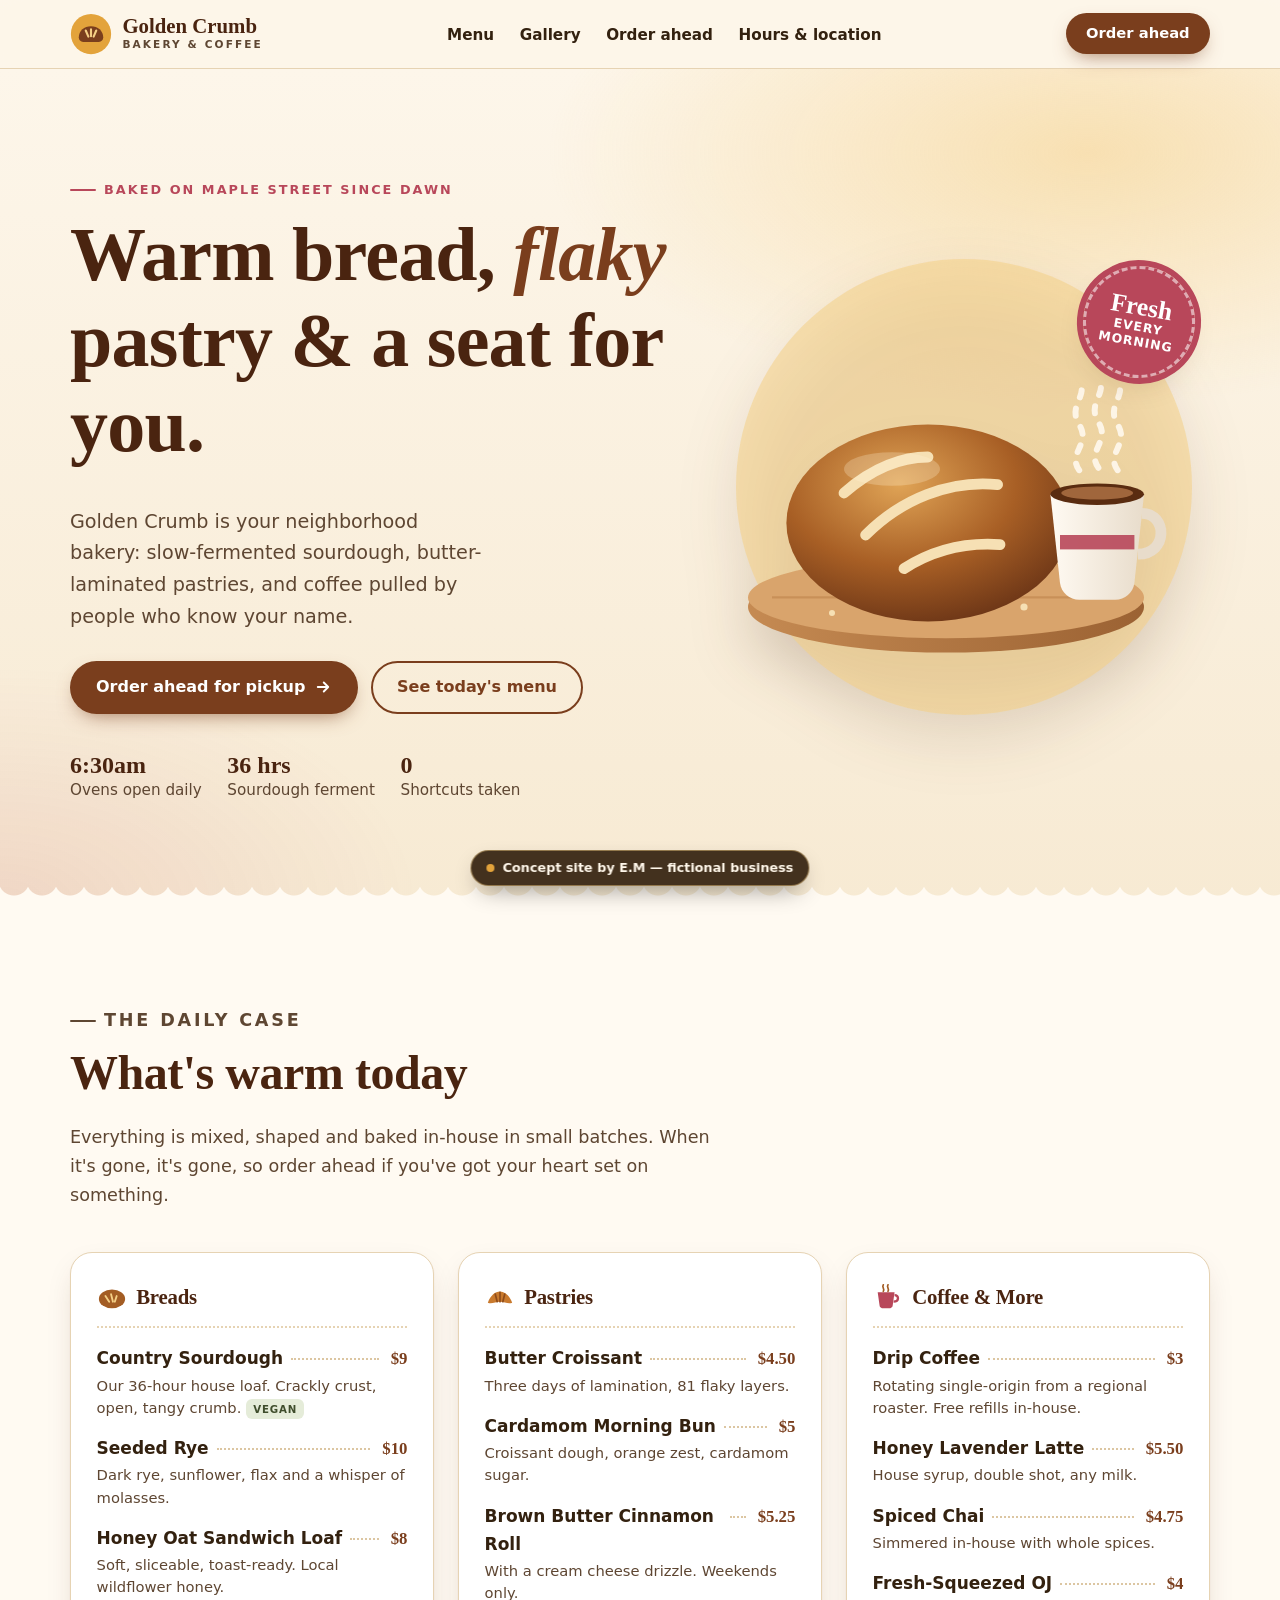
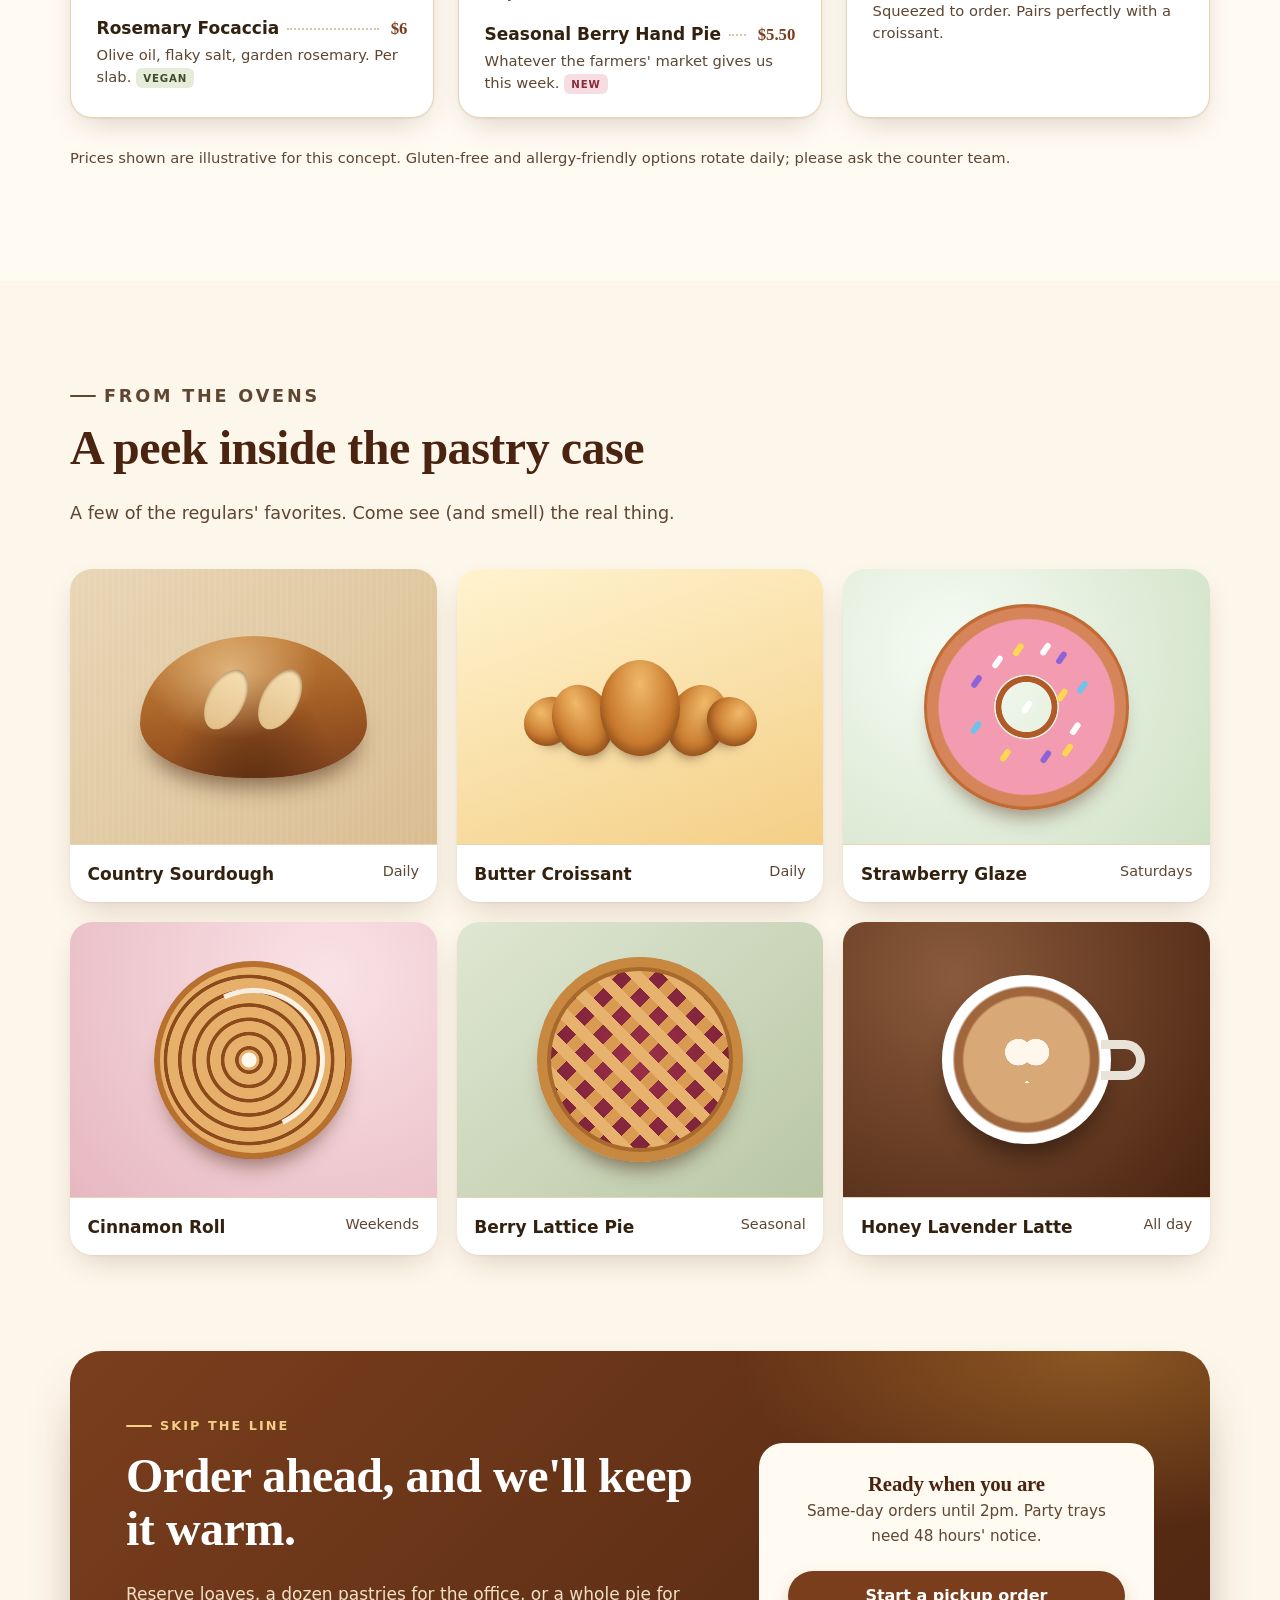
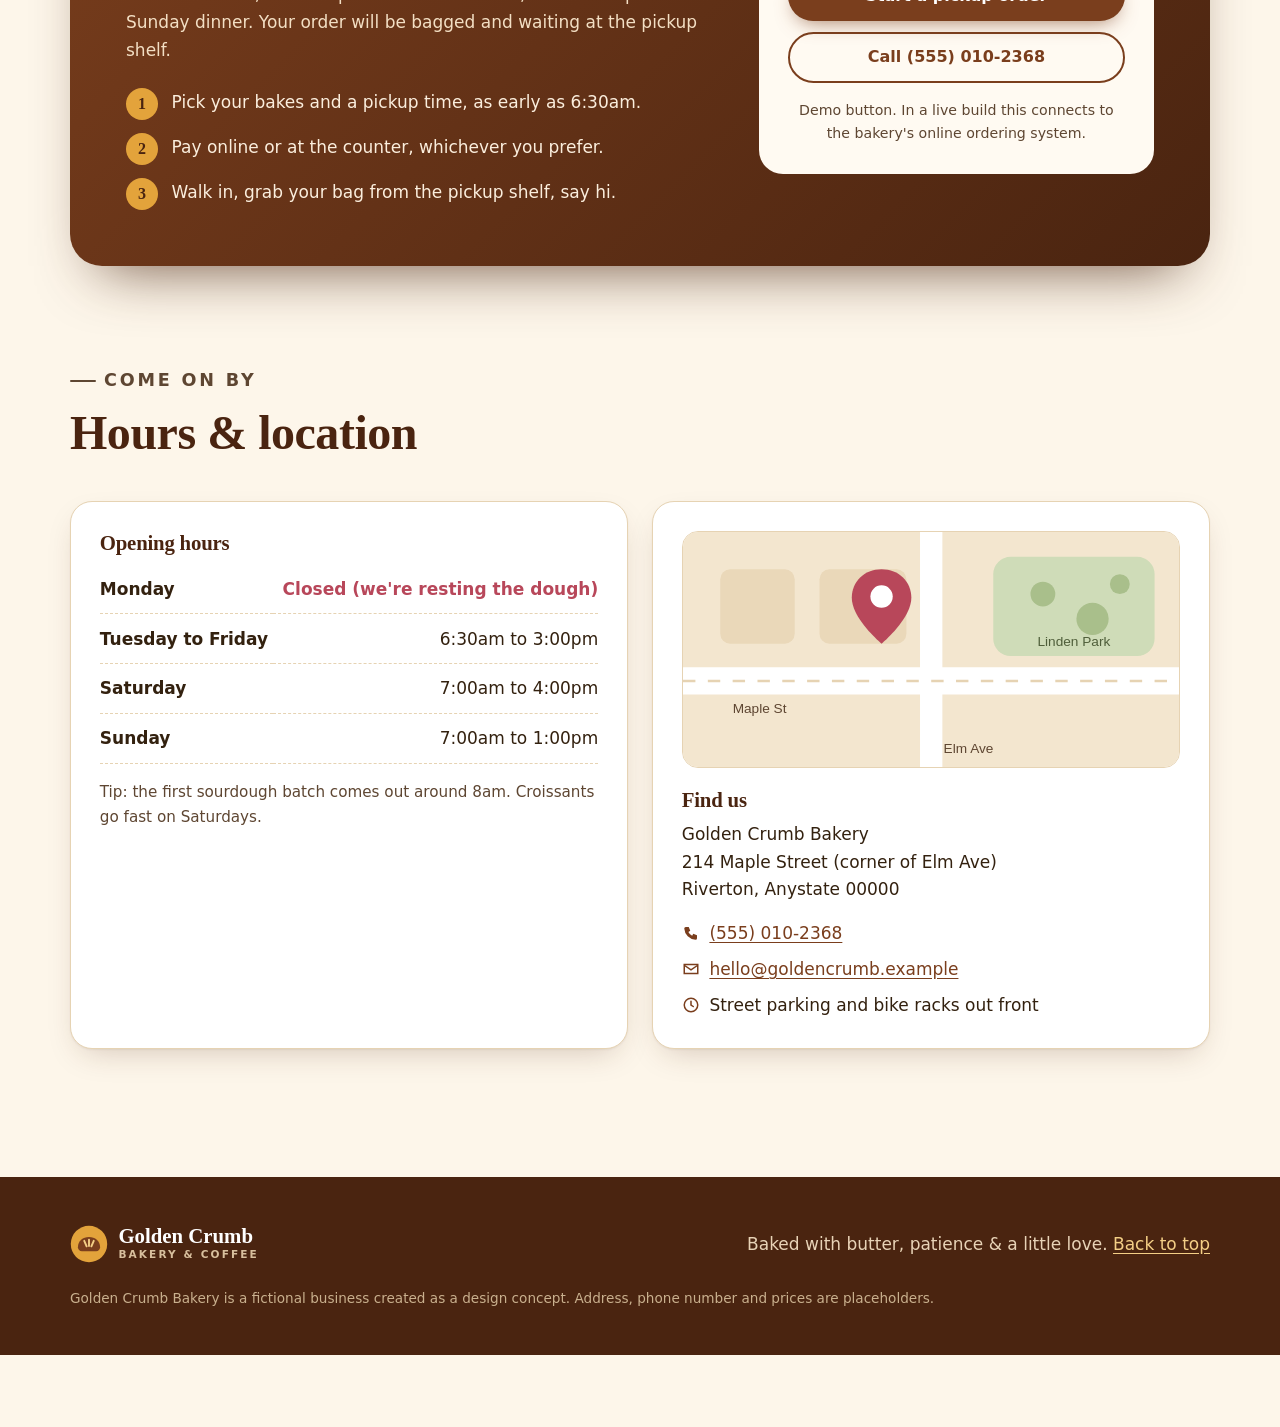
==== portfolio/bakery/index.html @ 1ac80064 "Launch E.M agency website with two concept demo sites Co-Authored-By: Claude Opus 5.5 <noreply@anthr" ====
<!doctype html>
<html lang="en">
<head>
<meta charset="utf-8">
<meta name="viewport" content="width=device-width, initial-scale=1">
<title>Golden Crumb Bakery | Neighborhood Bakery (Concept Site)</title>
<meta name="description" content="Golden Crumb Bakery: small-batch sourdough, flaky pastries and good coffee, baked fresh every morning. A concept site by E.M for a fictional business.">
<meta name="theme-color" content="#7a3e1d">
<style>
  :root {
    --cream: #fdf6ea;
    --cream-2: #f7ead3;
    --paper: #fffaf2;
    --crust: #7a3e1d;
    --crust-dark: #4a2410;
    --honey: #e3a33b;
    --honey-soft: #f4cf86;
    --berry: #b8475a;
    --sage: #6f7f5a;
    --ink: #33210f;
    --ink-soft: #5e4632;
    --line: #e6d3b3;
    --radius: 22px;
    --shadow: 0 1px 2px rgba(74,36,16,.06), 0 12px 32px -12px rgba(74,36,16,.25);
    --serif: "Iowan Old Style", "Palatino Linotype", Palatino, "Book Antiqua", Georgia, serif;
    --sans: ui-rounded, "Avenir Next", "Segoe UI", system-ui, -apple-system, Roboto, sans-serif;
  }
  *, *::before, *::after { box-sizing: border-box; }
  html { scroll-behavior: smooth; }
  @media (prefers-reduced-motion: reduce) {
    html { scroll-behavior: auto; }
    *, *::before, *::after { animation: none !important; transition: none !important; }
  }
  body {
    margin: 0;
    background: var(--cream);
    color: var(--ink);
    font: 400 1.0625rem/1.65 var(--sans);
    padding-bottom: 4.5rem; /* room for fixed concept badge */
    -webkit-font-smoothing: antialiased;
  }
  img, svg { display: block; max-width: 100%; }
  a { color: var(--crust); text-underline-offset: 3px; }
  a:hover { color: var(--crust-dark); }
  :focus-visible { outline: 3px solid var(--berry); outline-offset: 3px; border-radius: 6px; }
  h1, h2, h3 { font-family: var(--serif); color: var(--crust-dark); line-height: 1.12; margin: 0 0 .5em; letter-spacing: -.01em; }
  h1 { font-size: clamp(2.6rem, 6.5vw, 4.75rem); font-weight: 700; }
  h2 { font-size: clamp(2rem, 4.2vw, 3rem); font-weight: 700; }
  h3 { font-size: 1.3rem; }
  p { margin: 0 0 1em; }
  .wrap { width: min(1140px, 100% - 2.5rem); margin-inline: auto; }
  .eyebrow {
    display: inline-flex; align-items: center; gap: .5rem;
    font: 600 .8rem/1 var(--sans); letter-spacing: .16em; text-transform: uppercase;
    color: var(--berry); margin-bottom: 1rem;
  }
  .eyebrow::before { content: ""; width: 26px; height: 2px; background: currentColor; border-radius: 2px; }
  .skip {
    position: absolute; left: 1rem; top: -100px; z-index: 100;
    background: var(--crust-dark); color: #fff; padding: .7rem 1rem; border-radius: 10px;
  }
  .skip:focus { top: 1rem; color: #fff; }
  .visually-hidden { position: absolute !important; width: 1px; height: 1px; overflow: hidden; clip: rect(0 0 0 0); white-space: nowrap; }

  /* Buttons */
  .btn {
    display: inline-flex; align-items: center; gap: .55rem;
    padding: .95rem 1.5rem; border-radius: 999px;
    font: 700 1rem/1 var(--sans); text-decoration: none;
    border: 2px solid transparent; cursor: pointer;
    transition: transform .2s ease, box-shadow .2s ease, background .2s ease;
  }
  .btn-primary { background: var(--crust); color: #fff; box-shadow: 0 8px 20px -8px rgba(122,62,29,.7); }
  .btn-primary:hover { background: var(--crust-dark); color: #fff; transform: translateY(-2px); }
  .btn-ghost { border-color: var(--crust); color: var(--crust); background: transparent; }
  .btn-ghost:hover { background: var(--crust); color: #fff; }

  /* Header */
  .site-header {
    position: sticky; top: 0; z-index: 50;
    background: rgba(253,246,234,.88);
    backdrop-filter: saturate(1.4) blur(10px);
    -webkit-backdrop-filter: saturate(1.4) blur(10px);
    border-bottom: 1px solid var(--line);
  }
  .nav { display: flex; align-items: center; justify-content: space-between; gap: 1rem; padding-block: .8rem; }
  .brand { display: flex; align-items: center; gap: .65rem; text-decoration: none; color: var(--crust-dark); }
  .brand-name { font: 700 1.3rem/1 var(--serif); }
  .brand-name small { display: block; font: 600 .66rem/1.4 var(--sans); letter-spacing: .2em; text-transform: uppercase; color: var(--ink-soft); }
  .nav ul { display: flex; gap: 1.6rem; list-style: none; margin: 0; padding: 0; }
  .nav ul a { color: var(--ink); text-decoration: none; font-weight: 600; font-size: .95rem; }
  .nav ul a:hover { color: var(--berry); }
  .nav .btn { padding: .7rem 1.15rem; font-size: .92rem; }
  @media (max-width: 820px) { .nav ul { display: none; } }

  /* Hero */
  .hero {
    position: relative; overflow: hidden;
    background:
      radial-gradient(900px 420px at 85% 10%, rgba(244,207,134,.55), transparent 60%),
      radial-gradient(700px 400px at 0% 100%, rgba(184,71,90,.12), transparent 60%),
      linear-gradient(180deg, var(--cream) 0%, var(--cream-2) 100%);
  }
  .hero-grid { display: grid; grid-template-columns: 1.1fr .9fr; gap: 3rem; align-items: center; padding-block: clamp(3.5rem, 8vw, 6.5rem); }
  .hero h1 em { font-style: italic; color: var(--crust); }
  .lede { font-size: 1.2rem; color: var(--ink-soft); max-width: 34ch; }
  .hero-ctas { display: flex; flex-wrap: wrap; gap: .8rem; margin-top: 1.8rem; }
  .hero-facts { display: flex; flex-wrap: wrap; gap: 1.6rem; margin: 2.4rem 0 0; padding: 0; list-style: none; color: var(--ink-soft); font-size: .95rem; }
  .hero-facts strong { display: block; font: 700 1.5rem/1.1 var(--serif); color: var(--crust-dark); }
  .hero-art { position: relative; aspect-ratio: 1; max-width: 480px; justify-self: center; width: 100%; }
  .hero-art svg { width: 100%; height: auto; filter: drop-shadow(0 24px 30px rgba(74,36,16,.22)); }
  .steam path { stroke-dasharray: 6 10; animation: steam 3.5s linear infinite; }
  .steam path:nth-child(2) { animation-delay: -1.2s; }
  .steam path:nth-child(3) { animation-delay: -2.4s; }
  @keyframes steam { to { stroke-dashoffset: -64; } }
  .stamp {
    position: absolute; right: 2%; top: 4%;
    width: 112px; height: 112px; border-radius: 50%;
    background: var(--berry); color: #fff; display: grid; place-items: center; text-align: center;
    font: 700 .78rem/1.2 var(--sans); letter-spacing: .08em; text-transform: uppercase;
    transform: rotate(10deg); box-shadow: var(--shadow);
    border: 3px dashed rgba(255,255,255,.55); outline: 6px solid var(--berry);
  }
  .stamp b { display: block; font: 700 1.6rem/1 var(--serif); letter-spacing: 0; text-transform: none; }
  @media (max-width: 860px) {
    .hero-grid { grid-template-columns: 1fr; gap: 2rem; }
    .hero-art { max-width: 360px; order: -1; }
    .stamp { width: 92px; height: 92px; font-size: .68rem; }
  }

  /* Wave divider */
  .scallop {
    height: 22px;
    background: radial-gradient(circle at 14px -4px, transparent 15px, var(--paper) 16px) 0 0 / 28px 22px repeat-x;
    margin-top: -22px; position: relative;
  }

  section { scroll-margin-top: 80px; }
  .section { padding-block: clamp(3.5rem, 8vw, 6rem); }
  .section-head { max-width: 640px; margin-bottom: 2.6rem; }
  .section-head p { color: var(--ink-soft); font-size: 1.1rem; }

  /* Menu */
  .menu { background: var(--paper); }
  .menu-grid { display: grid; grid-template-columns: repeat(3, 1fr); gap: 1.5rem; }
  .menu-card {
    background: #fff; border: 1px solid var(--line); border-radius: var(--radius);
    padding: 1.8rem 1.6rem 1.4rem; box-shadow: var(--shadow); position: relative;
  }
  .menu-card h3 { display: flex; align-items: center; gap: .6rem; border-bottom: 2px dotted var(--line); padding-bottom: .9rem; margin-bottom: 1rem; }
  .menu-card h3 svg { flex: none; }
  .menu-list { list-style: none; margin: 0; padding: 0; display: grid; gap: .95rem; }
  .menu-item { display: grid; grid-template-columns: 1fr auto; column-gap: .75rem; align-items: baseline; }
  .menu-item .name { font-weight: 700; color: var(--ink); display: flex; align-items: baseline; gap: .5rem; }
  .menu-item .name::after { content: ""; flex: 1; border-bottom: 2px dotted #dcc6a2; transform: translateY(-4px); min-width: 1rem; }
  .menu-item .price { font: 700 1.05rem/1 var(--serif); color: var(--crust); }
  .menu-item .desc { grid-column: 1 / -1; color: var(--ink-soft); font-size: .92rem; line-height: 1.5; margin-top: .15rem; }
  .tag { display: inline-block; font: 700 .64rem/1 var(--sans); letter-spacing: .08em; text-transform: uppercase; padding: .3rem .45rem; border-radius: 6px; vertical-align: middle; }
  .tag-v { background: #e5ecd9; color: #3f4d2c; }
  .tag-new { background: #f7dde1; color: #8a2b3c; }
  .menu-note { margin-top: 1.8rem; color: var(--ink-soft); font-size: .92rem; }
  @media (max-width: 960px) { .menu-grid { grid-template-columns: 1fr 1fr; } }
  @media (max-width: 640px) { .menu-grid { grid-template-columns: 1fr; } }

  /* Gallery: CSS art tiles */
  .gallery-grid { display: grid; grid-template-columns: repeat(3, 1fr); gap: 1.25rem; margin: 0; padding: 0; list-style: none; }
  .tile { margin: 0; border-radius: var(--radius); overflow: hidden; box-shadow: var(--shadow); background: #fff; }
  .tile-art { aspect-ratio: 4 / 3; position: relative; display: grid; place-items: center; overflow: hidden; }
  .tile figcaption { padding: .9rem 1.1rem; font-weight: 700; display: flex; justify-content: space-between; gap: .5rem; border-top: 1px solid var(--line); }
  .tile figcaption span { font-weight: 400; color: var(--ink-soft); font-size: .9rem; }
  .tile:hover .tile-art > * { transform: scale(1.06) rotate(-2deg); }
  .tile-art > * { transition: transform .5s cubic-bezier(.2,.8,.2,1); }
  @media (max-width: 860px) { .gallery-grid { grid-template-columns: 1fr 1fr; } }
  @media (max-width: 520px) { .gallery-grid { grid-template-columns: 1fr; } }

  /* 1. Sourdough loaf */
  .bg-linen { background: repeating-linear-gradient(90deg, rgba(255,255,255,.05) 0 2px, transparent 2px 6px), linear-gradient(135deg, #e9d6b6, #d9bd91); }
  .loaf {
    width: 62%; aspect-ratio: 1.6; border-radius: 50% 50% 46% 46% / 62% 62% 38% 38%;
    background:
      radial-gradient(ellipse at 40% 25%, rgba(255,230,180,.55), transparent 45%),
      radial-gradient(ellipse at 50% 120%, #5a2c10 0%, transparent 55%),
      linear-gradient(170deg, #c98840 0%, #a35d24 55%, #7a3e1d 100%);
    position: relative; box-shadow: 0 18px 22px -10px rgba(60,28,8,.55);
  }
  .loaf::before, .loaf::after {
    content: ""; position: absolute; top: 22%; height: 46%; width: 16%;
    border-radius: 50%;
    background: linear-gradient(180deg, #f5dfb2, #e3c08a);
    transform: rotate(28deg); box-shadow: inset 0 2px 3px rgba(90,44,16,.45);
  }
  .loaf::before { left: 30%; }
  .loaf::after { left: 54%; }

  /* 2. Glazed donut */
  .bg-mint { background: radial-gradient(circle at 30% 30%, #f6fbf3, #cfe1c5); }
  .donut {
    width: 56%; aspect-ratio: 1; border-radius: 50%; position: relative;
    background:
      radial-gradient(circle, transparent 0 17%, #b05a28 17.5% 21%, transparent 21.5%),
      radial-gradient(circle, transparent 0 22%, #f29bb1 22.5% 60%, #d6855a 61% 68%, #c06a34 69%);
    box-shadow: 0 16px 20px -10px rgba(80,40,20,.5);
  }
  .donut::before { /* sprinkles */
    content: ""; position: absolute; left: 50%; top: 50%; width: 6px; height: 14px; border-radius: 4px; background: #fff;
    box-shadow:
      -40px -42px 0 #ffd84d, 34px -48px 0 #6fc3e8, 52px -10px 0 #fff, 44px 30px 0 #8c63d9,
      10px 52px 0 #ffd84d, -30px 46px 0 #6fc3e8, -56px 8px 0 #8c63d9, -50px -20px 0 #fff,
      0 -60px 0 #8c63d9, 22px -30px 0 #ffd84d, -18px -58px 0 #fff, 58px 12px 0 #ffd84d;
    transform: translate(-50%, -50%) rotate(35deg);
  }

  /* 3. Croissant */
  .bg-butter { background: linear-gradient(160deg, #fff3cf, #f4cf86); }
  .croissant { width: 64%; aspect-ratio: 2; position: relative; }
  .croissant i {
    position: absolute; bottom: 8%; border-radius: 50%;
    background: radial-gradient(ellipse at 50% 25%, #f0b968, #c97a2e 60%, #8f4c1a);
    box-shadow: inset 0 -6px 8px rgba(90,44,16,.35), 0 10px 12px -8px rgba(60,28,8,.5);
  }
  .croissant i:nth-child(1) { left: 0;   width: 22%; height: 40%; transform: rotate(-40deg); bottom: 18%; }
  .croissant i:nth-child(2) { left: 13%; width: 25%; height: 62%; transform: rotate(-22deg); }
  .croissant i:nth-child(3) { left: 33%; width: 34%; height: 82%; z-index: 2; }
  .croissant i:nth-child(4) { right: 13%; width: 25%; height: 62%; transform: rotate(22deg); }
  .croissant i:nth-child(5) { right: 0;  width: 22%; height: 40%; transform: rotate(40deg); bottom: 18%; }

  /* 4. Cinnamon roll */
  .bg-berry { background: radial-gradient(circle at 70% 20%, #f9e2e6, #e7b7c0); }
  .roll {
    width: 54%; aspect-ratio: 1; border-radius: 50%;
    background:
      radial-gradient(circle at 48% 50%, #fff7ea 0 5%, transparent 5.5%),
      repeating-radial-gradient(circle at 48% 50%, #e7b06a 0 7%, #8b4a1c 7.5% 9.5%, #e7b06a 10%),
      #e7b06a;
    box-shadow: inset 0 0 0 6px #b8702f, 0 16px 20px -10px rgba(80,40,20,.55);
    position: relative;
  }
  .roll::after { /* icing drizzle */
    content: ""; position: absolute; inset: 14%; border-radius: 50%;
    border: 5px solid rgba(255,250,240,.92); border-left-color: transparent; border-bottom-color: transparent;
    transform: rotate(20deg);
  }

  /* 5. Berry hand pie with lattice */
  .bg-sage { background: linear-gradient(140deg, #dfe6d2, #b9c7a5); }
  .pie {
    width: 56%; aspect-ratio: 1; border-radius: 50%;
    background:
      repeating-linear-gradient(45deg, transparent 0 14px, #e6b26e 14px 26px),
      repeating-linear-gradient(-45deg, transparent 0 14px, #d99a52 14px 26px),
      radial-gradient(circle, #9c2f48, #6e1d33);
    box-shadow: inset 0 0 0 10px #c98840, inset 0 0 0 14px #a86a2c, 0 16px 20px -10px rgba(60,30,10,.55);
  }

  /* 6. Latte */
  .bg-cocoa { background: radial-gradient(circle at 30% 20%, #8a5a3c, #4a2410); }
  .latte {
    width: 46%; aspect-ratio: 1; border-radius: 50%; position: relative;
    background: radial-gradient(circle, #d9a877 0 52%, #a0663c 54% 60%, #fff 62% 74%, #e9e2d8 76% 100%);
    box-shadow: 0 18px 24px -8px rgba(0,0,0,.45);
  }
  .latte::before { /* heart art */
    content: ""; position: absolute; left: 50%; top: 50%; width: 26%; aspect-ratio: 1;
    background:
      radial-gradient(circle at 30% 30%, #fff7ec 0 30%, transparent 31%),
      radial-gradient(circle at 70% 30%, #fff7ec 0 30%, transparent 31%),
      conic-gradient(from 135deg at 50% 95%, #fff7ec 0 90deg, transparent 0);
    transform: translate(-50%, -48%);
  }
  .latte::after { /* handle */
    content: ""; position: absolute; right: -20%; top: 38%; width: 26%; height: 24%;
    border: 9px solid #e9e2d8; border-left: 0; border-radius: 0 40px 40px 0;
  }

  /* Order CTA */
  .order {
    background:
      radial-gradient(600px 300px at 90% 0%, rgba(227,163,59,.35), transparent 60%),
      linear-gradient(135deg, var(--crust) 0%, var(--crust-dark) 100%);
    color: #fbeedd;
    border-radius: 32px; padding: clamp(2rem, 5vw, 3.5rem);
    display: grid; grid-template-columns: 1.2fr .8fr; gap: 2.5rem; align-items: center;
    box-shadow: 0 30px 60px -30px rgba(74,36,16,.8);
    position: relative; overflow: hidden;
  }
  .order h2 { color: #fff; }
  .order p { color: #f3dfc4; }
  .order .eyebrow { color: var(--honey-soft); }
  .steps { list-style: none; counter-reset: s; padding: 0; margin: 1.5rem 0 0; display: grid; gap: .8rem; }
  .steps li { counter-increment: s; display: flex; gap: .85rem; align-items: flex-start; }
  .steps li::before {
    content: counter(s); flex: none; width: 2rem; height: 2rem; border-radius: 50%;
    background: var(--honey); color: var(--crust-dark); font: 700 1rem/2rem var(--serif); text-align: center;
  }
  .order-card { background: var(--paper); color: var(--ink); border-radius: 24px; padding: 1.8rem; text-align: center; }
  .order-card h3 { margin-bottom: .25rem; }
  .order-card p { color: var(--ink-soft); font-size: .95rem; }
  .order-card .btn { width: 100%; justify-content: center; margin-top: .4rem; }
  .order-card .btn + .btn { margin-top: .7rem; }
  .order-card small { display: block; margin-top: 1rem; color: var(--ink-soft); }
  @media (max-width: 820px) { .order { grid-template-columns: 1fr; } }

  /* Visit */
  .visit-grid { display: grid; grid-template-columns: 1fr 1fr; gap: 1.5rem; }
  .card { background: #fff; border: 1px solid var(--line); border-radius: var(--radius); padding: 1.8rem; box-shadow: var(--shadow); }
  .hours { width: 100%; border-collapse: collapse; }
  .hours th, .hours td { text-align: left; padding: .65rem 0; border-bottom: 1px dashed var(--line); }
  .hours td { text-align: right; font-variant-numeric: tabular-nums; }
  .hours th { font-weight: 600; }
  .hours tr.closed td { color: var(--berry); font-weight: 700; }
  .map { border-radius: 16px; overflow: hidden; margin-bottom: 1.2rem; border: 1px solid var(--line); }
  address { font-style: normal; line-height: 1.6; }
  .contact-list { list-style: none; padding: 0; margin: 1rem 0 0; display: grid; gap: .5rem; }
  .contact-list li { display: flex; gap: .6rem; align-items: center; }
  @media (max-width: 760px) { .visit-grid { grid-template-columns: 1fr; } }

  /* Footer */
  .site-footer { background: var(--crust-dark); color: #e8d3b7; padding-block: 3rem 2rem; margin-top: 2rem; }
  .site-footer a { color: var(--honey-soft); }
  .footer-grid { display: flex; flex-wrap: wrap; justify-content: space-between; gap: 1.5rem; align-items: center; }
  .site-footer .brand { color: #fff; }
  .site-footer .brand-name small { color: #d8bf9d; }
  .fine { font-size: .85rem; color: #c9b08e; margin-top: 1.5rem; }

  /* Concept badge (fixed) */
  .concept-badge {
    position: fixed; z-index: 90; left: 50%; bottom: 14px; transform: translateX(-50%);
    display: inline-flex; align-items: center; gap: .5rem;
    max-width: calc(100% - 24px);
    padding: .55rem .95rem; border-radius: 999px;
    background: rgba(51,33,15,.92); color: #fff7ea; text-decoration: none;
    font: 600 .8rem/1.3 var(--sans); box-shadow: 0 10px 24px -8px rgba(0,0,0,.45);
    border: 1px solid rgba(244,207,134,.45);
    -webkit-backdrop-filter: blur(6px); backdrop-filter: blur(6px);
  }
  .concept-badge:hover { background: var(--crust-dark); color: #fff; }
  .concept-badge:focus-visible { outline-color: var(--crust-dark); }
  .site-footer :focus-visible { outline-color: var(--honey); }
  .concept-badge .dot { width: 8px; height: 8px; border-radius: 50%; background: var(--honey); flex: none; }
</style>
</head>
<body>
<a class="skip" href="#main">Skip to main content</a>

<header class="site-header">
  <nav class="wrap nav" aria-label="Primary">
    <a class="brand" href="#top" aria-label="Golden Crumb Bakery, home">
      <svg width="42" height="42" viewBox="0 0 48 48" aria-hidden="true">
        <circle cx="24" cy="24" r="23" fill="#e3a33b"/>
        <path d="M10 28c0-8 6.3-13 14-13s14 5 14 13c0 2.8-2.2 5-5 5H15c-2.8 0-5-2.2-5-5z" fill="#7a3e1d"/>
        <path d="M18 20l3 7M24 18.5v8M30 20l-3 7" stroke="#f4cf86" stroke-width="2.4" stroke-linecap="round"/>
      </svg>
      <span class="brand-name">Golden Crumb<small>Bakery &amp; Coffee</small></span>
    </a>
    <ul>
      <li><a href="#menu">Menu</a></li>
      <li><a href="#gallery">Gallery</a></li>
      <li><a href="#order">Order ahead</a></li>
      <li><a href="#visit">Hours &amp; location</a></li>
    </ul>
    <a class="btn btn-primary" href="#order">Order ahead</a>
  </nav>
</header>

<main id="main">
  <section class="hero" id="top" aria-labelledby="hero-title">
    <div class="wrap hero-grid">
      <div>
        <p class="eyebrow">Baked on Maple Street since dawn</p>
        <h1 id="hero-title">Warm bread, <em>flaky</em> pastry &amp; a seat for you.</h1>
        <p class="lede">Golden Crumb is your neighborhood bakery: slow-fermented sourdough, butter-laminated pastries, and coffee pulled by people who know your name.</p>
        <div class="hero-ctas">
          <a class="btn btn-primary" href="#order">
            Order ahead for pickup
            <svg width="18" height="18" viewBox="0 0 24 24" aria-hidden="true"><path d="M5 12h14M13 6l6 6-6 6" fill="none" stroke="currentColor" stroke-width="2.5" stroke-linecap="round" stroke-linejoin="round"/></svg>
          </a>
          <a class="btn btn-ghost" href="#menu">See today's menu</a>
        </div>
        <ul class="hero-facts">
          <li><strong>6:30am</strong>Ovens open daily</li>
          <li><strong>36 hrs</strong>Sourdough ferment</li>
          <li><strong>0</strong>Shortcuts taken</li>
        </ul>
      </div>
      <div class="hero-art">
        <svg viewBox="0 0 400 400" role="img" aria-labelledby="hero-art-title">
          <title id="hero-art-title">Illustration of a round sourdough loaf on a wooden board beside a steaming cup of coffee</title>
          <defs>
            <radialGradient id="crust" cx="40%" cy="30%" r="75%">
              <stop offset="0" stop-color="#e0a456"/>
              <stop offset=".55" stop-color="#a85f25"/>
              <stop offset="1" stop-color="#6a3416"/>
            </radialGradient>
            <linearGradient id="board" x1="0" x2="1">
              <stop offset="0" stop-color="#c58a52"/>
              <stop offset="1" stop-color="#9b6233"/>
            </linearGradient>
            <linearGradient id="cup" x1="0" x2="1">
              <stop offset="0" stop-color="#fffaf2"/>
              <stop offset="1" stop-color="#e8dccb"/>
            </linearGradient>
          </defs>
          <circle cx="200" cy="200" r="190" fill="#f4cf86" opacity=".55"/>
          <ellipse cx="185" cy="300" rx="165" ry="38" fill="url(#board)"/>
          <ellipse cx="185" cy="292" rx="165" ry="34" fill="#d9a46c"/>
          <path d="M40 292h290" stroke="#b97d45" stroke-width="2" opacity=".5"/>
          <ellipse cx="170" cy="230" rx="118" ry="82" fill="url(#crust)"/>
          <path d="M100 205c25-22 50-30 70-30M118 240c30-30 70-46 110-42M150 268c25-16 52-22 80-20" stroke="#f6e0b4" stroke-width="9" stroke-linecap="round" fill="none"/>
          <ellipse cx="140" cy="185" rx="40" ry="14" fill="#fff2d6" opacity=".25"/>
          <circle cx="250" cy="300" r="3" fill="#f6e0b4"/><circle cx="90" cy="305" r="2.5" fill="#f6e0b4"/><circle cx="300" cy="290" r="2" fill="#f6e0b4"/>
          <g transform="translate(272 196)">
            <path d="M0 10h78l-8 74c-1 8-8 14-16 14H24c-8 0-15-6-16-14z" fill="url(#cup)"/>
            <path d="M76 26c22 0 22 34 -3 34" stroke="#e8dccb" stroke-width="9" fill="none"/>
            <ellipse cx="39" cy="10" rx="39" ry="9" fill="#5a2c10"/>
            <ellipse cx="39" cy="9" rx="30" ry="5.5" fill="#a0663c"/>
            <rect x="8" y="44" width="62" height="12" fill="#b8475a" opacity=".9"/>
          </g>
          <g class="steam" stroke="#fffaf2" stroke-width="5" stroke-linecap="round" fill="none" opacity=".85">
            <path d="M296 186c-10-14 10-22 0-38s8-24 0-36"/>
            <path d="M312 184c-10-14 10-22 0-38s8-24 0-36"/>
            <path d="M328 186c-10-14 10-22 0-38s8-24 0-36"/>
          </g>
        </svg>
        <div class="stamp" aria-hidden="true"><span><b>Fresh</b>every<br>morning</span></div>
      </div>
    </div>
  </section>
  <div class="scallop" aria-hidden="true"></div>

  <section class="menu section" id="menu" aria-labelledby="menu-title">
    <div class="wrap">
      <div class="section-head">
        <p class="eyebrow">The daily case</p>
        <h2 id="menu-title">What's warm today</h2>
        <p>Everything is mixed, shaped and baked in-house in small batches. When it's gone, it's gone, so order ahead if you've got your heart set on something.</p>
      </div>
      <div class="menu-grid">
        <article class="menu-card" aria-labelledby="m-bread">
          <h3 id="m-bread">
            <svg width="30" height="30" viewBox="0 0 32 32" aria-hidden="true"><ellipse cx="16" cy="18" rx="14" ry="10" fill="#a35d24"/><path d="M9 15l4 6M15 13l2 8M21 15l-2 6" stroke="#f4cf86" stroke-width="2" stroke-linecap="round"/></svg>
            Breads
          </h3>
          <ul class="menu-list">
            <li class="menu-item"><span class="name">Country Sourdough</span><span class="price">$9</span><span class="desc">Our 36-hour house loaf. Crackly crust, open, tangy crumb. <span class="tag tag-v">Vegan</span></span></li>
            <li class="menu-item"><span class="name">Seeded Rye</span><span class="price">$10</span><span class="desc">Dark rye, sunflower, flax and a whisper of molasses.</span></li>
            <li class="menu-item"><span class="name">Honey Oat Sandwich Loaf</span><span class="price">$8</span><span class="desc">Soft, sliceable, toast-ready. Local wildflower honey.</span></li>
            <li class="menu-item"><span class="name">Rosemary Focaccia</span><span class="price">$6</span><span class="desc">Olive oil, flaky salt, garden rosemary. Per slab. <span class="tag tag-v">Vegan</span></span></li>
          </ul>
        </article>
        <article class="menu-card" aria-labelledby="m-pastry">
          <h3 id="m-pastry">
            <svg width="30" height="30" viewBox="0 0 32 32" aria-hidden="true"><path d="M3 22c3-8 8-12 13-12s10 4 13 12c-4 2-8-1-13-1S7 24 3 22z" fill="#c97a2e"/><path d="M11 13l2 8M16 11v10M21 13l-2 8" stroke="#8f4c1a" stroke-width="1.8" stroke-linecap="round"/></svg>
            Pastries
          </h3>
          <ul class="menu-list">
            <li class="menu-item"><span class="name">Butter Croissant</span><span class="price">$4.50</span><span class="desc">Three days of lamination, 81 flaky layers.</span></li>
            <li class="menu-item"><span class="name">Cardamom Morning Bun</span><span class="price">$5</span><span class="desc">Croissant dough, orange zest, cardamom sugar.</span></li>
            <li class="menu-item"><span class="name">Brown Butter Cinnamon Roll</span><span class="price">$5.25</span><span class="desc">With a cream cheese drizzle. Weekends only.</span></li>
            <li class="menu-item"><span class="name">Seasonal Berry Hand Pie</span><span class="price">$5.50</span><span class="desc">Whatever the farmers' market gives us this week. <span class="tag tag-new">New</span></span></li>
          </ul>
        </article>
        <article class="menu-card" aria-labelledby="m-coffee">
          <h3 id="m-coffee">
            <svg width="30" height="30" viewBox="0 0 32 32" aria-hidden="true"><path d="M5 11h18l-2 14c0 2-2 3-4 3h-6c-2 0-4-1-4-3z" fill="#b8475a"/><path d="M23 14c5 0 5 7-1 7" stroke="#b8475a" stroke-width="2.5" fill="none"/><path d="M11 3c-2 3 2 4 0 7M16 3c-2 3 2 4 0 7" stroke="#a35d24" stroke-width="1.8" fill="none" stroke-linecap="round"/></svg>
            Coffee &amp; More
          </h3>
          <ul class="menu-list">
            <li class="menu-item"><span class="name">Drip Coffee</span><span class="price">$3</span><span class="desc">Rotating single-origin from a regional roaster. Free refills in-house.</span></li>
            <li class="menu-item"><span class="name">Honey Lavender Latte</span><span class="price">$5.50</span><span class="desc">House syrup, double shot, any milk.</span></li>
            <li class="menu-item"><span class="name">Spiced Chai</span><span class="price">$4.75</span><span class="desc">Simmered in-house with whole spices.</span></li>
            <li class="menu-item"><span class="name">Fresh-Squeezed OJ</span><span class="price">$4</span><span class="desc">Squeezed to order. Pairs perfectly with a croissant.</span></li>
          </ul>
        </article>
      </div>
      <p class="menu-note">Prices shown are illustrative for this concept. Gluten-free and allergy-friendly options rotate daily; please ask the counter team.</p>
    </div>
  </section>

  <section class="section" id="gallery" aria-labelledby="gallery-title">
    <div class="wrap">
      <div class="section-head">
        <p class="eyebrow">From the ovens</p>
        <h2 id="gallery-title">A peek inside the pastry case</h2>
        <p>A few of the regulars' favorites. Come see (and smell) the real thing.</p>
      </div>
      <ul class="gallery-grid">
        <li><figure class="tile"><div class="tile-art bg-linen" role="img" aria-label="Illustration of a scored sourdough loaf"><div class="loaf"></div></div><figcaption>Country Sourdough <span>Daily</span></figcaption></figure></li>
        <li><figure class="tile"><div class="tile-art bg-butter" role="img" aria-label="Illustration of a golden croissant"><div class="croissant"><i></i><i></i><i></i><i></i><i></i></div></div><figcaption>Butter Croissant <span>Daily</span></figcaption></figure></li>
        <li><figure class="tile"><div class="tile-art bg-mint" role="img" aria-label="Illustration of a pink glazed donut with sprinkles"><div class="donut"></div></div><figcaption>Strawberry Glaze <span>Saturdays</span></figcaption></figure></li>
        <li><figure class="tile"><div class="tile-art bg-berry" role="img" aria-label="Illustration of a cinnamon roll with icing drizzle"><div class="roll"></div></div><figcaption>Cinnamon Roll <span>Weekends</span></figcaption></figure></li>
        <li><figure class="tile"><div class="tile-art bg-sage" role="img" aria-label="Illustration of a lattice-topped berry pie"><div class="pie"></div></div><figcaption>Berry Lattice Pie <span>Seasonal</span></figcaption></figure></li>
        <li><figure class="tile"><div class="tile-art bg-cocoa" role="img" aria-label="Illustration of a latte with heart-shaped foam art, seen from above"><div class="latte"></div></div><figcaption>Honey Lavender Latte <span>All day</span></figcaption></figure></li>
      </ul>
    </div>
  </section>

  <section class="section" id="order" aria-labelledby="order-title" style="padding-top:0">
    <div class="wrap">
      <div class="order">
        <div>
          <p class="eyebrow">Skip the line</p>
          <h2 id="order-title">Order ahead, and we'll keep it warm.</h2>
          <p>Reserve loaves, a dozen pastries for the office, or a whole pie for Sunday dinner. Your order will be bagged and waiting at the pickup shelf.</p>
          <ol class="steps">
            <li>Pick your bakes and a pickup time, as early as 6:30am.</li>
            <li>Pay online or at the counter, whichever you prefer.</li>
            <li>Walk in, grab your bag from the pickup shelf, say hi.</li>
          </ol>
        </div>
        <div class="order-card">
          <h3>Ready when you are</h3>
          <p>Same-day orders until 2pm. Party trays need 48 hours' notice.</p>
          <a class="btn btn-primary" href="#order" aria-describedby="order-demo-note">Start a pickup order</a>
          <a class="btn btn-ghost" href="tel:+15550102368">Call (555) 010-2368</a>
          <small id="order-demo-note">Demo button. In a live build this connects to the bakery's online ordering system.</small>
        </div>
      </div>
    </div>
  </section>

  <section class="section" id="visit" aria-labelledby="visit-title" style="padding-top:0">
    <div class="wrap">
      <div class="section-head">
        <p class="eyebrow">Come on by</p>
        <h2 id="visit-title">Hours &amp; location</h2>
      </div>
      <div class="visit-grid">
        <div class="card">
          <h3>Opening hours</h3>
          <table class="hours">
            <caption class="visually-hidden">Weekly opening hours</caption>
            <tbody>
              <tr class="closed"><th scope="row">Monday</th><td>Closed (we're resting the dough)</td></tr>
              <tr><th scope="row">Tuesday to Friday</th><td>6:30am to 3:00pm</td></tr>
              <tr><th scope="row">Saturday</th><td>7:00am to 4:00pm</td></tr>
              <tr><th scope="row">Sunday</th><td>7:00am to 1:00pm</td></tr>
            </tbody>
          </table>
          <p style="margin-top:1rem;color:var(--ink-soft);font-size:.95rem">Tip: the first sourdough batch comes out around 8am. Croissants go fast on Saturdays.</p>
        </div>
        <div class="card">
          <div class="map">
            <svg viewBox="0 0 400 190" role="img" aria-labelledby="map-title">
              <title id="map-title">Simplified map: Golden Crumb Bakery sits on Maple Street at the corner of Elm Avenue, across from Linden Park</title>
              <rect width="400" height="190" fill="#f3e6cf"/>
              <rect x="250" y="20" width="130" height="80" rx="14" fill="#cfdcb8"/>
              <circle cx="290" cy="50" r="10" fill="#a9bf8b"/><circle cx="330" cy="70" r="13" fill="#a9bf8b"/><circle cx="352" cy="42" r="8" fill="#a9bf8b"/>
              <text x="315" y="92" font-size="11" font-family="sans-serif" fill="#4f5e3a" text-anchor="middle">Linden Park</text>
              <path d="M0 120h400" stroke="#fff" stroke-width="22"/>
              <path d="M200 0v190" stroke="#fff" stroke-width="18"/>
              <path d="M0 120h400" stroke="#e6d3b3" stroke-width="2" stroke-dasharray="10 10"/>
              <text x="40" y="146" font-size="11" font-family="sans-serif" fill="#5e4632">Maple St</text>
              <text x="210" y="178" font-size="11" font-family="sans-serif" fill="#5e4632">Elm Ave</text>
              <rect x="30" y="30" width="60" height="60" rx="8" fill="#ead8b9"/>
              <rect x="110" y="30" width="70" height="60" rx="8" fill="#ead8b9"/>
              <g transform="translate(160 64)">
                <path d="M0 -34c-14 0-24 10-24 23 0 17 24 37 24 37s24-20 24-37c0-13-10-23-24-23z" fill="#b8475a"/>
                <circle cx="0" cy="-12" r="9" fill="#fff"/>
              </g>
            </svg>
          </div>
          <h3>Find us</h3>
          <address>
            Golden Crumb Bakery<br>
            214 Maple Street (corner of Elm Ave)<br>
            Riverton, Anystate 00000
          </address>
          <ul class="contact-list">
            <li><svg width="18" height="18" viewBox="0 0 24 24" aria-hidden="true"><path d="M5 4h4l2 5-2.5 1.5a11 11 0 0 0 5 5L15 13l5 2v4a2 2 0 0 1-2 2A16 16 0 0 1 3 6a2 2 0 0 1 2-2" fill="#7a3e1d"/></svg><a href="tel:+15550102368">(555) 010-2368</a></li>
            <li><svg width="18" height="18" viewBox="0 0 24 24" aria-hidden="true"><path d="M3 6h18v12H3z" fill="none" stroke="#7a3e1d" stroke-width="2"/><path d="M3 7l9 6 9-6" fill="none" stroke="#7a3e1d" stroke-width="2"/></svg><a href="mailto:hello@goldencrumb.example">hello@goldencrumb.example</a></li>
            <li><svg width="18" height="18" viewBox="0 0 24 24" aria-hidden="true"><circle cx="12" cy="12" r="9" fill="none" stroke="#7a3e1d" stroke-width="2"/><path d="M12 7v5l3 2" stroke="#7a3e1d" stroke-width="2" fill="none" stroke-linecap="round"/></svg>Street parking and bike racks out front</li>
          </ul>
        </div>
      </div>
    </div>
  </section>
</main>

<footer class="site-footer">
  <div class="wrap">
    <div class="footer-grid">
      <a class="brand" href="#top">
        <svg width="38" height="38" viewBox="0 0 48 48" aria-hidden="true"><circle cx="24" cy="24" r="23" fill="#e3a33b"/><path d="M10 28c0-8 6.3-13 14-13s14 5 14 13c0 2.8-2.2 5-5 5H15c-2.8 0-5-2.2-5-5z" fill="#7a3e1d"/><path d="M18 20l3 7M24 18.5v8M30 20l-3 7" stroke="#f4cf86" stroke-width="2.4" stroke-linecap="round"/></svg>
        <span class="brand-name">Golden Crumb<small>Bakery &amp; Coffee</small></span>
      </a>
      <p style="margin:0">Baked with butter, patience &amp; a little love. <a href="#top">Back to top</a></p>
    </div>
    <p class="fine">Golden Crumb Bakery is a fictional business created as a design concept. Address, phone number and prices are placeholders.</p>
  </div>
</footer>

<a class="concept-badge" href="../../index.html"><span class="dot" aria-hidden="true"></span>Concept site by E.M — fictional business</a>
</body>
</html>
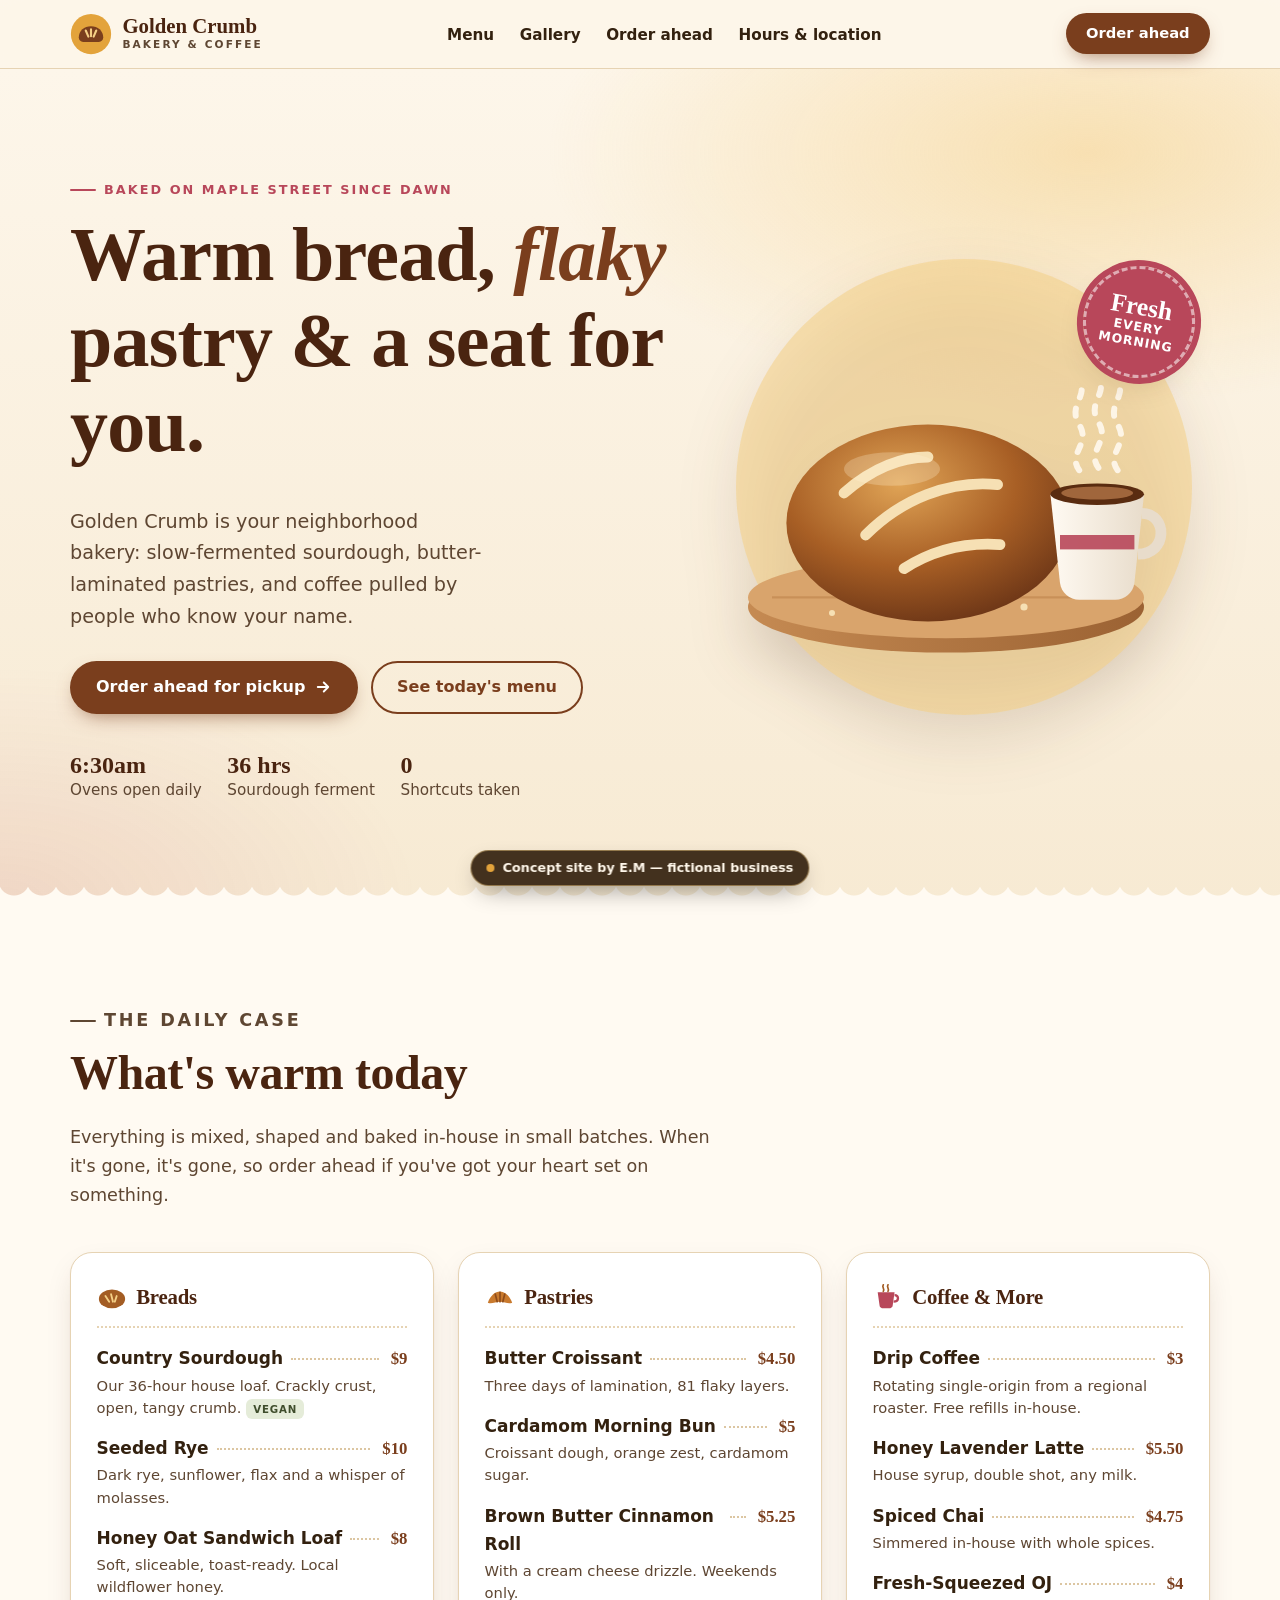
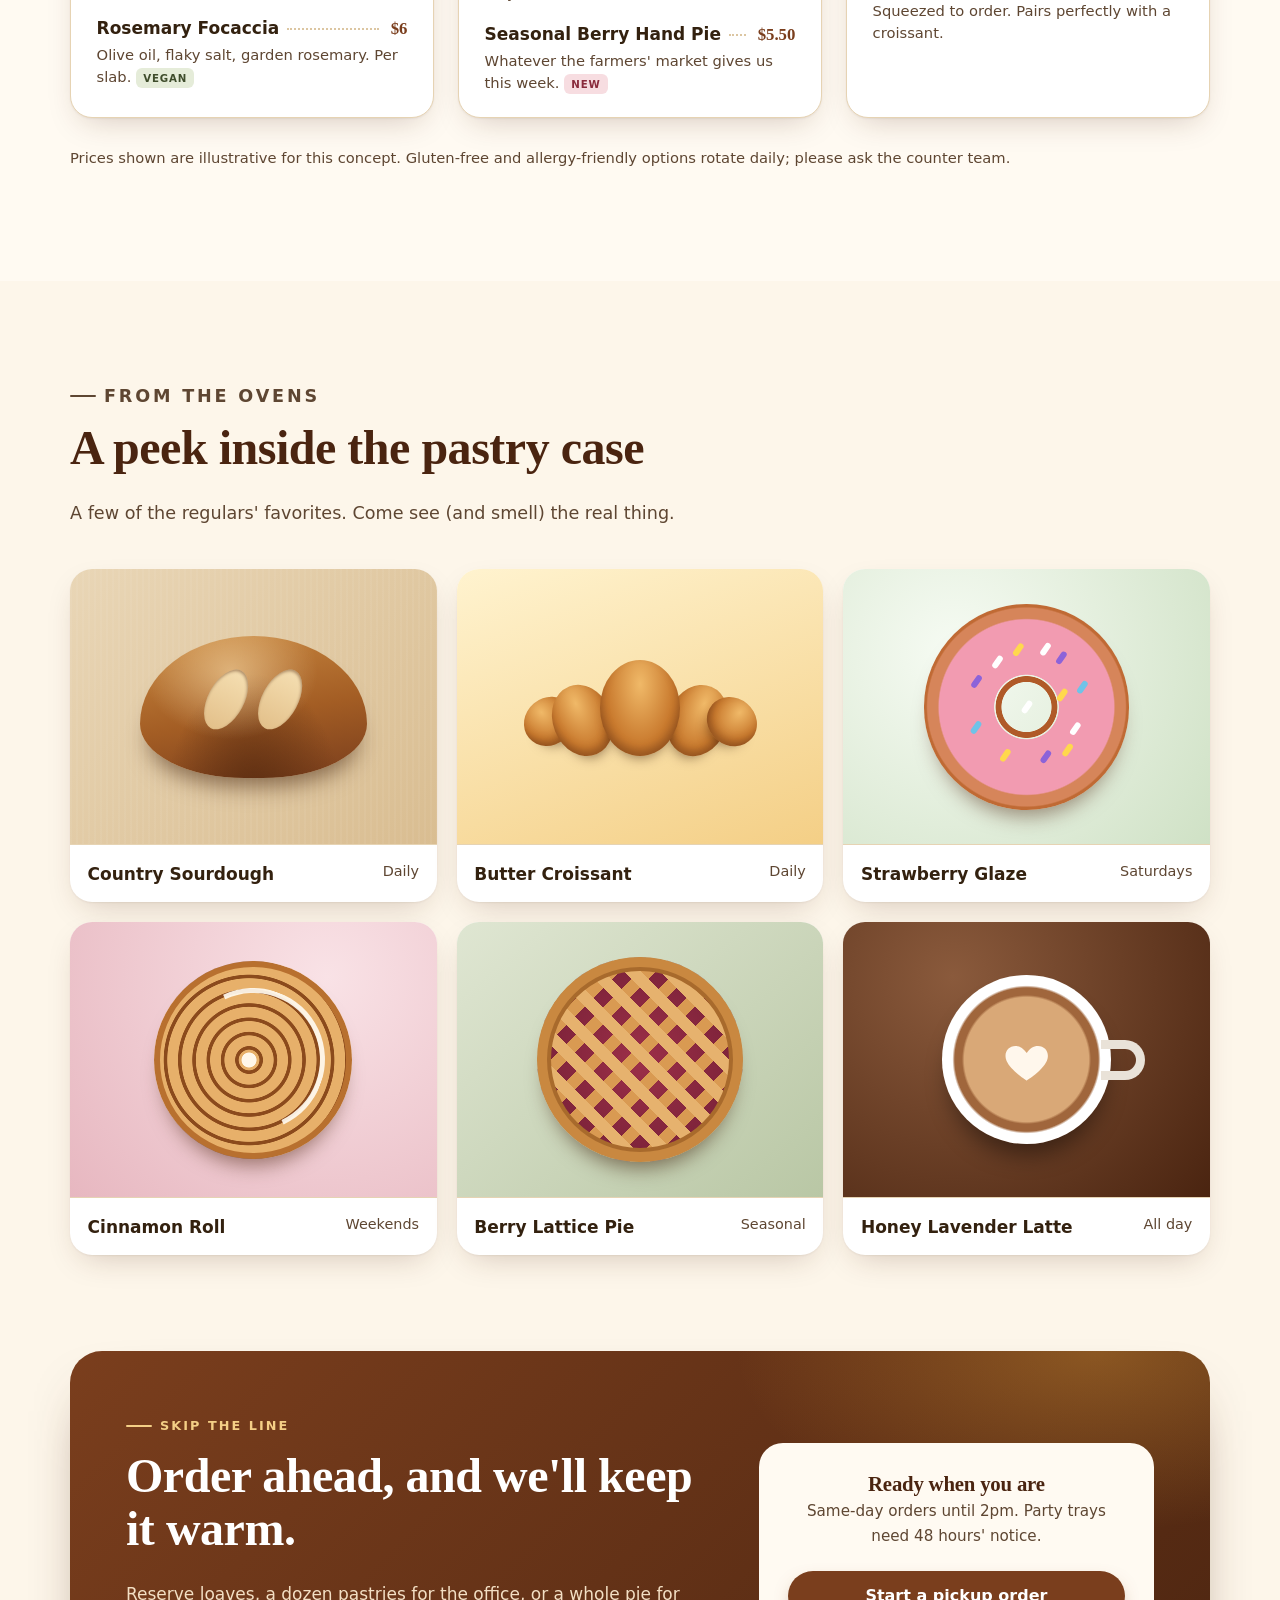
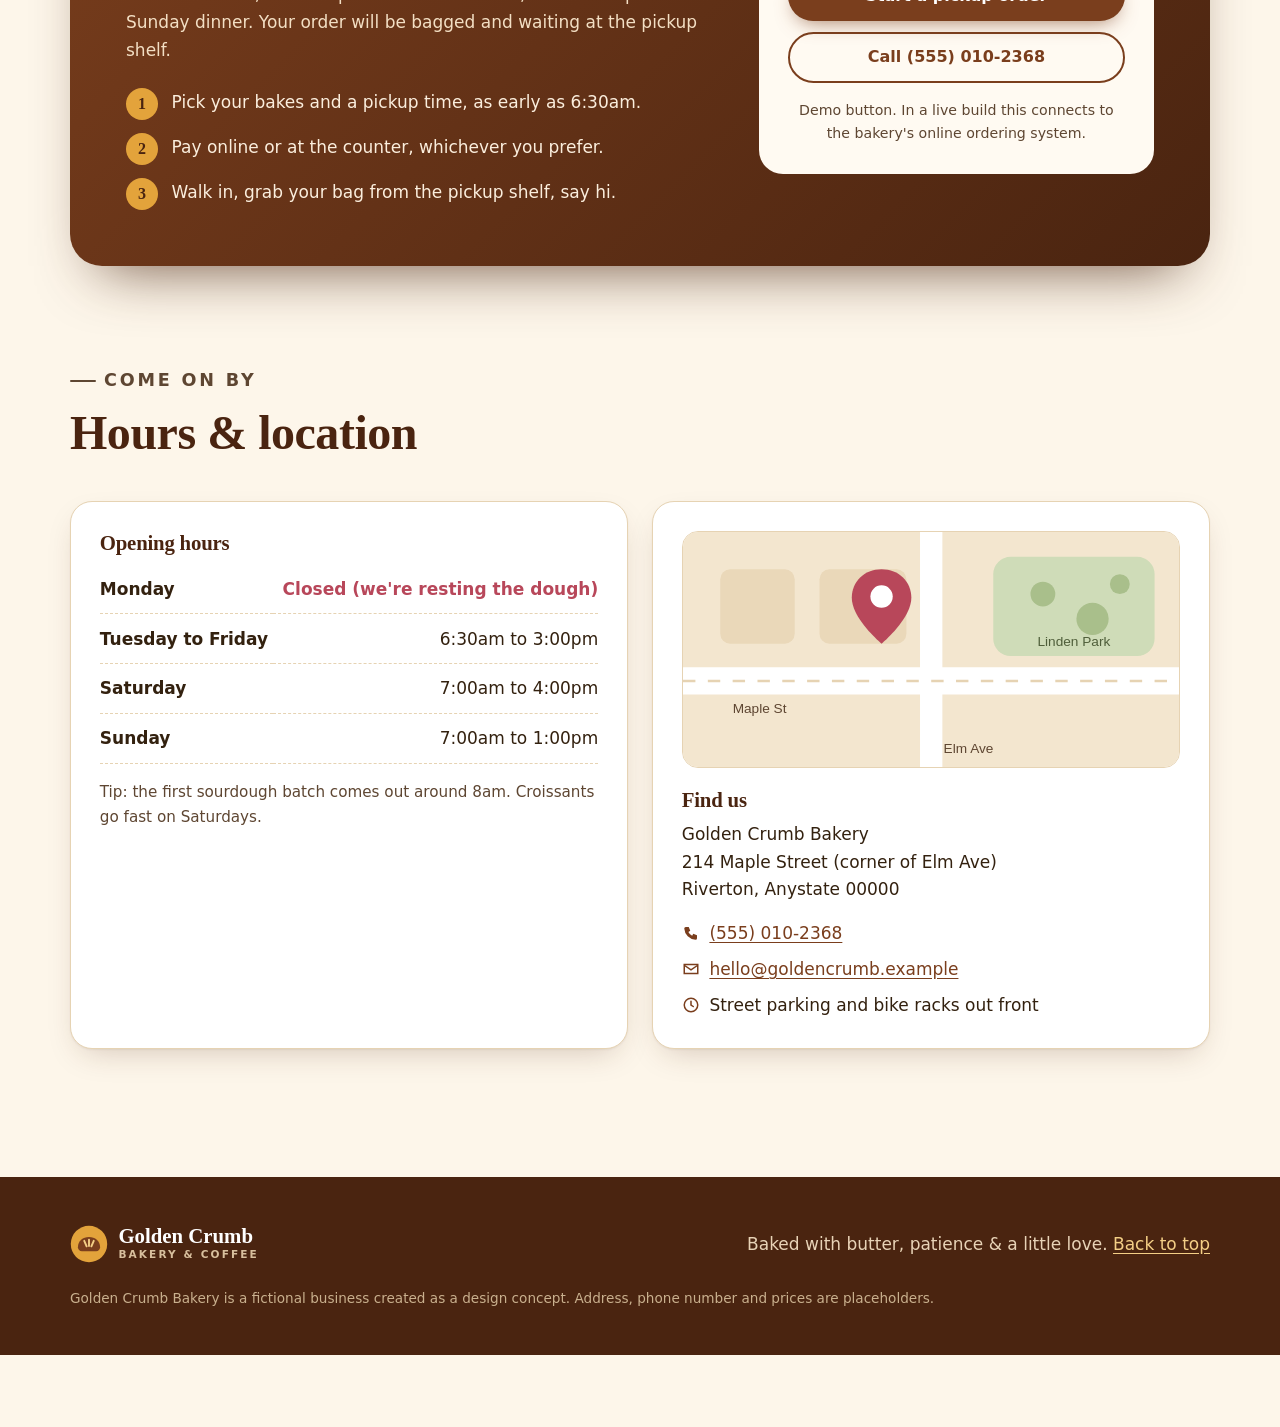
==== commit e630de78: "SEO, About section, mobile nav on demos, security headers, design polish Co-Authored-By: Claude Opus" ====
--- a/portfolio/bakery/index.html
+++ b/portfolio/bakery/index.html
@@ -3,6 +3,10 @@
 <head>
 <meta charset="utf-8">
 <meta name="viewport" content="width=device-width, initial-scale=1">
+<meta http-equiv="Content-Security-Policy" content="default-src 'none'; script-src 'none'; style-src 'unsafe-inline'; img-src data:; form-action 'none'; base-uri 'none'; object-src 'none'">
+<meta name="referrer" content="strict-origin-when-cross-origin">
+<!-- Concept site for a fictional business: keep it out of search results so its placeholder address and phone are never shown as real -->
+<meta name="robots" content="noindex, follow">
 <title>Golden Crumb Bakery | Neighborhood Bakery (Concept Site)</title>
 <meta name="description" content="Golden Crumb Bakery: small-batch sourdough, flaky pastries and good coffee, baked fresh every morning. A concept site by E.M for a fictional business.">
 <meta name="theme-color" content="#7a3e1d">
@@ -90,9 +94,36 @@
   .nav ul { display: flex; gap: 1.6rem; list-style: none; margin: 0; padding: 0; }
   .nav ul a { color: var(--ink); text-decoration: none; font-weight: 600; font-size: .95rem; }
   .nav ul a:hover { color: var(--berry); }
-  .nav .btn { padding: .7rem 1.15rem; font-size: .92rem; }
-  @media (max-width: 820px) { .nav ul { display: none; } }
-
+  .nav .btn { padding: .7rem 1.15rem; font-size: .92rem; white-space: nowrap; }
+  .brand-name small { white-space: nowrap; }
+  /* Small screens: the links move to their own row under the logo (no JS needed) */
+  @media (max-width: 820px) {
+    .nav { flex-wrap: wrap; row-gap: .35rem; padding-bottom: .35rem; }
+    .nav ul { order: 3; width: 100%; flex-wrap: wrap; justify-content: flex-start; gap: 0 1.75rem; border-top: 1px solid var(--line); padding-top: .2rem; }
+    .nav ul .nav-dup { display: none; } /* "Order ahead" is already the header button */
+    .nav ul a { display: inline-block; padding: .55rem 0; font-size: .92rem; }
+    section { scroll-margin-top: 130px; }
+  }
+  @media (max-width: 480px) {
+    .nav { column-gap: .75rem; }
+    .brand { gap: .5rem; }
+    .brand-name { font-size: 1.12rem; }
+    .brand svg { width: 36px; height: 36px; }
+    .nav .btn { padding: .65rem .95rem; font-size: .88rem; }
+  }
+
+  @media (max-width: 480px) { .nav ul { justify-content: space-between; gap: 0 1rem; } }
+  @media (max-width: 400px) {
+    .wrap { width: calc(100% - 2rem); }
+    .brand-name small { display: none; }
+    .nav .btn { padding: .6rem .85rem; font-size: .85rem; }
+  }
+  @media (max-width: 340px) {
+    .brand svg { width: 30px; height: 30px; }
+    .brand-name { font-size: 1.02rem; }
+    .nav .btn { padding: .55rem .7rem; font-size: .8rem; }
+    .nav ul a { font-size: .85rem; }
+  }
   /* Hero */
   .hero {
     position: relative; overflow: hidden;
@@ -124,8 +155,9 @@
   .stamp b { display: block; font: 700 1.6rem/1 var(--serif); letter-spacing: 0; text-transform: none; }
   @media (max-width: 860px) {
     .hero-grid { grid-template-columns: 1fr; gap: 2rem; }
-    .hero-art { max-width: 360px; order: -1; }
-    .stamp { width: 92px; height: 92px; font-size: .68rem; }
+    .hero-art { max-width: 270px; order: -1; }
+    .stamp { width: 84px; height: 84px; font-size: .64rem; }
+    .stamp b { font-size: 1.3rem; }
   }
 
   /* Wave divider */
@@ -259,13 +291,10 @@
     background: radial-gradient(circle, #d9a877 0 52%, #a0663c 54% 60%, #fff 62% 74%, #e9e2d8 76% 100%);
     box-shadow: 0 18px 24px -8px rgba(0,0,0,.45);
   }
-  .latte::before { /* heart art */
-    content: ""; position: absolute; left: 50%; top: 50%; width: 26%; aspect-ratio: 1;
-    background:
-      radial-gradient(circle at 30% 30%, #fff7ec 0 30%, transparent 31%),
-      radial-gradient(circle at 70% 30%, #fff7ec 0 30%, transparent 31%),
-      conic-gradient(from 135deg at 50% 95%, #fff7ec 0 90deg, transparent 0);
-    transform: translate(-50%, -48%);
+  .latte::before { /* heart-shaped foam art: one simple SVG heart */
+    content: ""; position: absolute; left: 50%; top: 50%; width: 30%; aspect-ratio: 1;
+    background: url("data:image/svg+xml,%3Csvg xmlns='http://www.w3.org/2000/svg' viewBox='0 0 24 24'%3E%3Cpath d='M12 21s-7.6-4.7-9.7-9.5C.8 7.9 3 4.5 6.6 4.5c2.2 0 3.9 1.3 5.4 3.3 1.5-2 3.2-3.3 5.4-3.3 3.6 0 5.8 3.4 4.3 7C19.6 16.3 12 21 12 21z' fill='%23fff7ec'/%3E%3C/svg%3E") center / contain no-repeat;
+    transform: translate(-50%, -46%);
   }
   .latte::after { /* handle */
     content: ""; position: absolute; right: -20%; top: 38%; width: 26%; height: 24%;
@@ -355,7 +384,7 @@
     <ul>
       <li><a href="#menu">Menu</a></li>
       <li><a href="#gallery">Gallery</a></li>
-      <li><a href="#order">Order ahead</a></li>
+      <li class="nav-dup"><a href="#order">Order ahead</a></li>
       <li><a href="#visit">Hours &amp; location</a></li>
     </ul>
     <a class="btn btn-primary" href="#order">Order ahead</a>
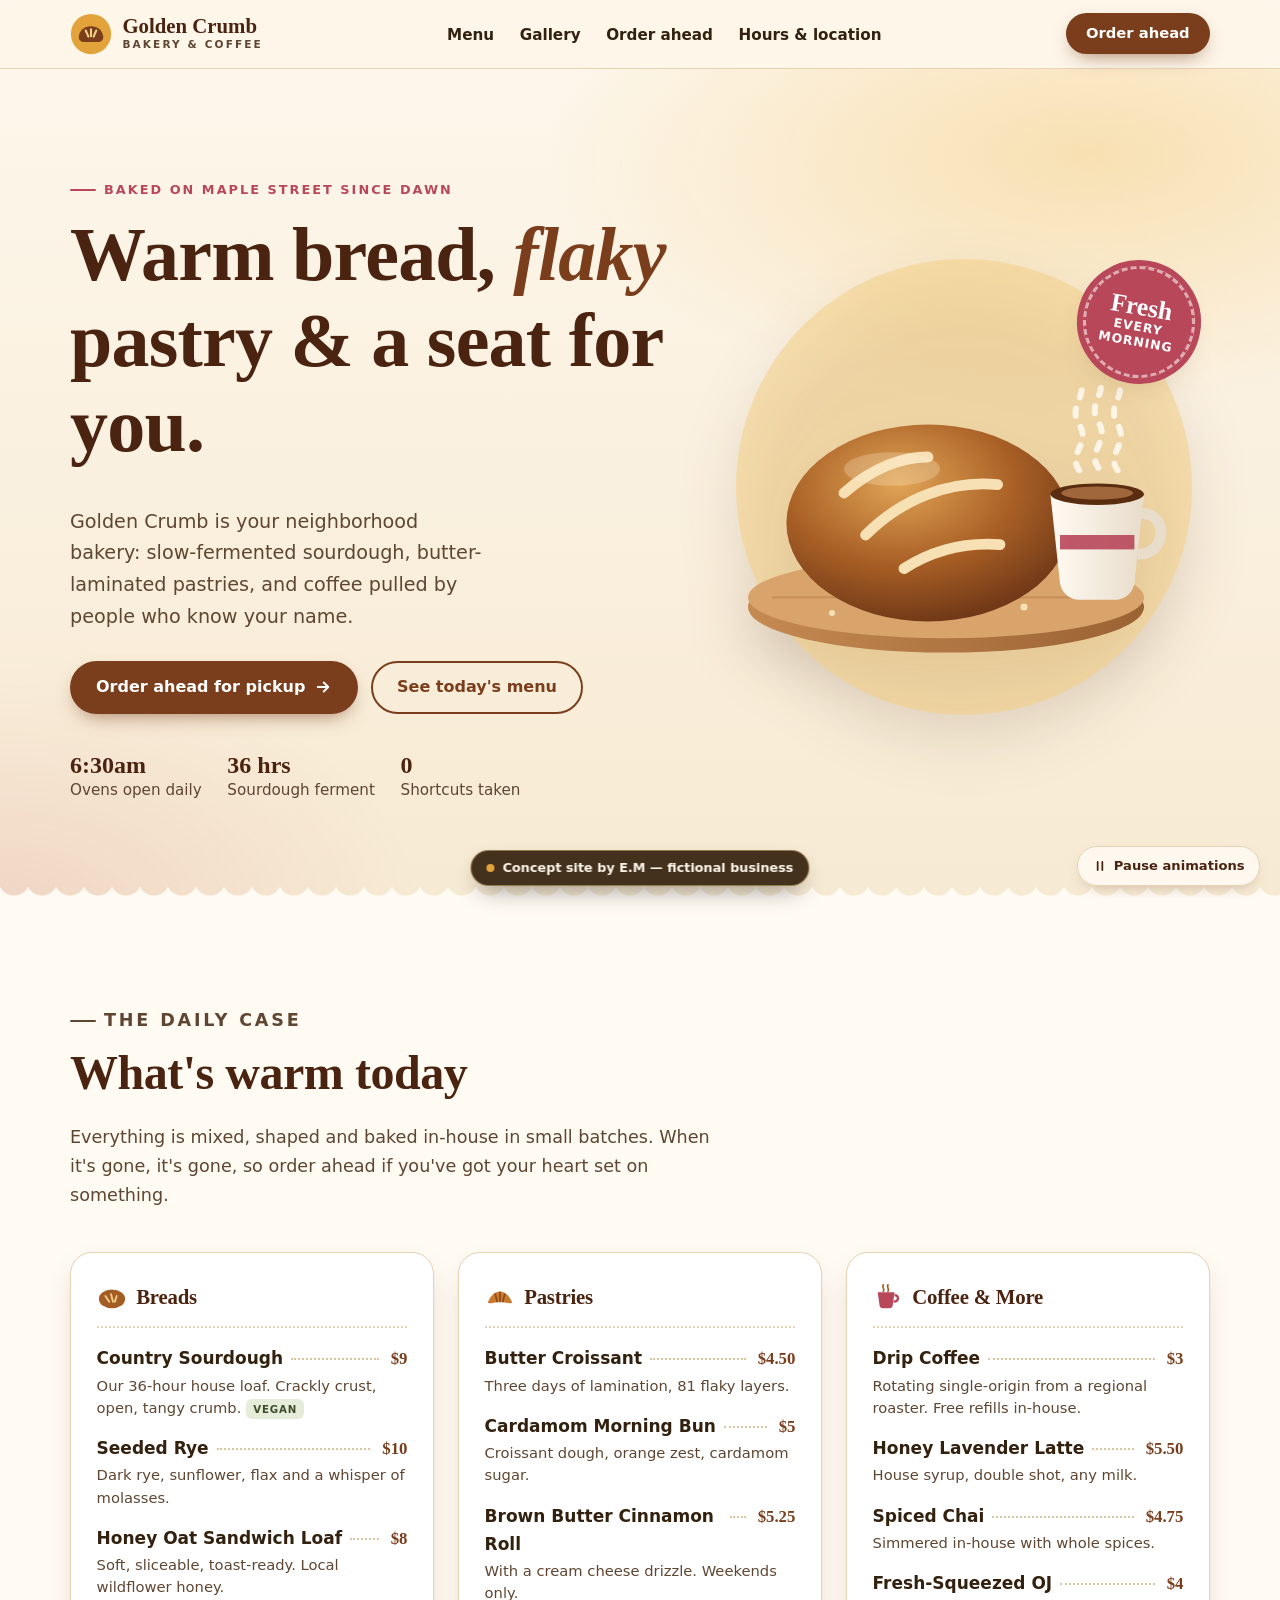
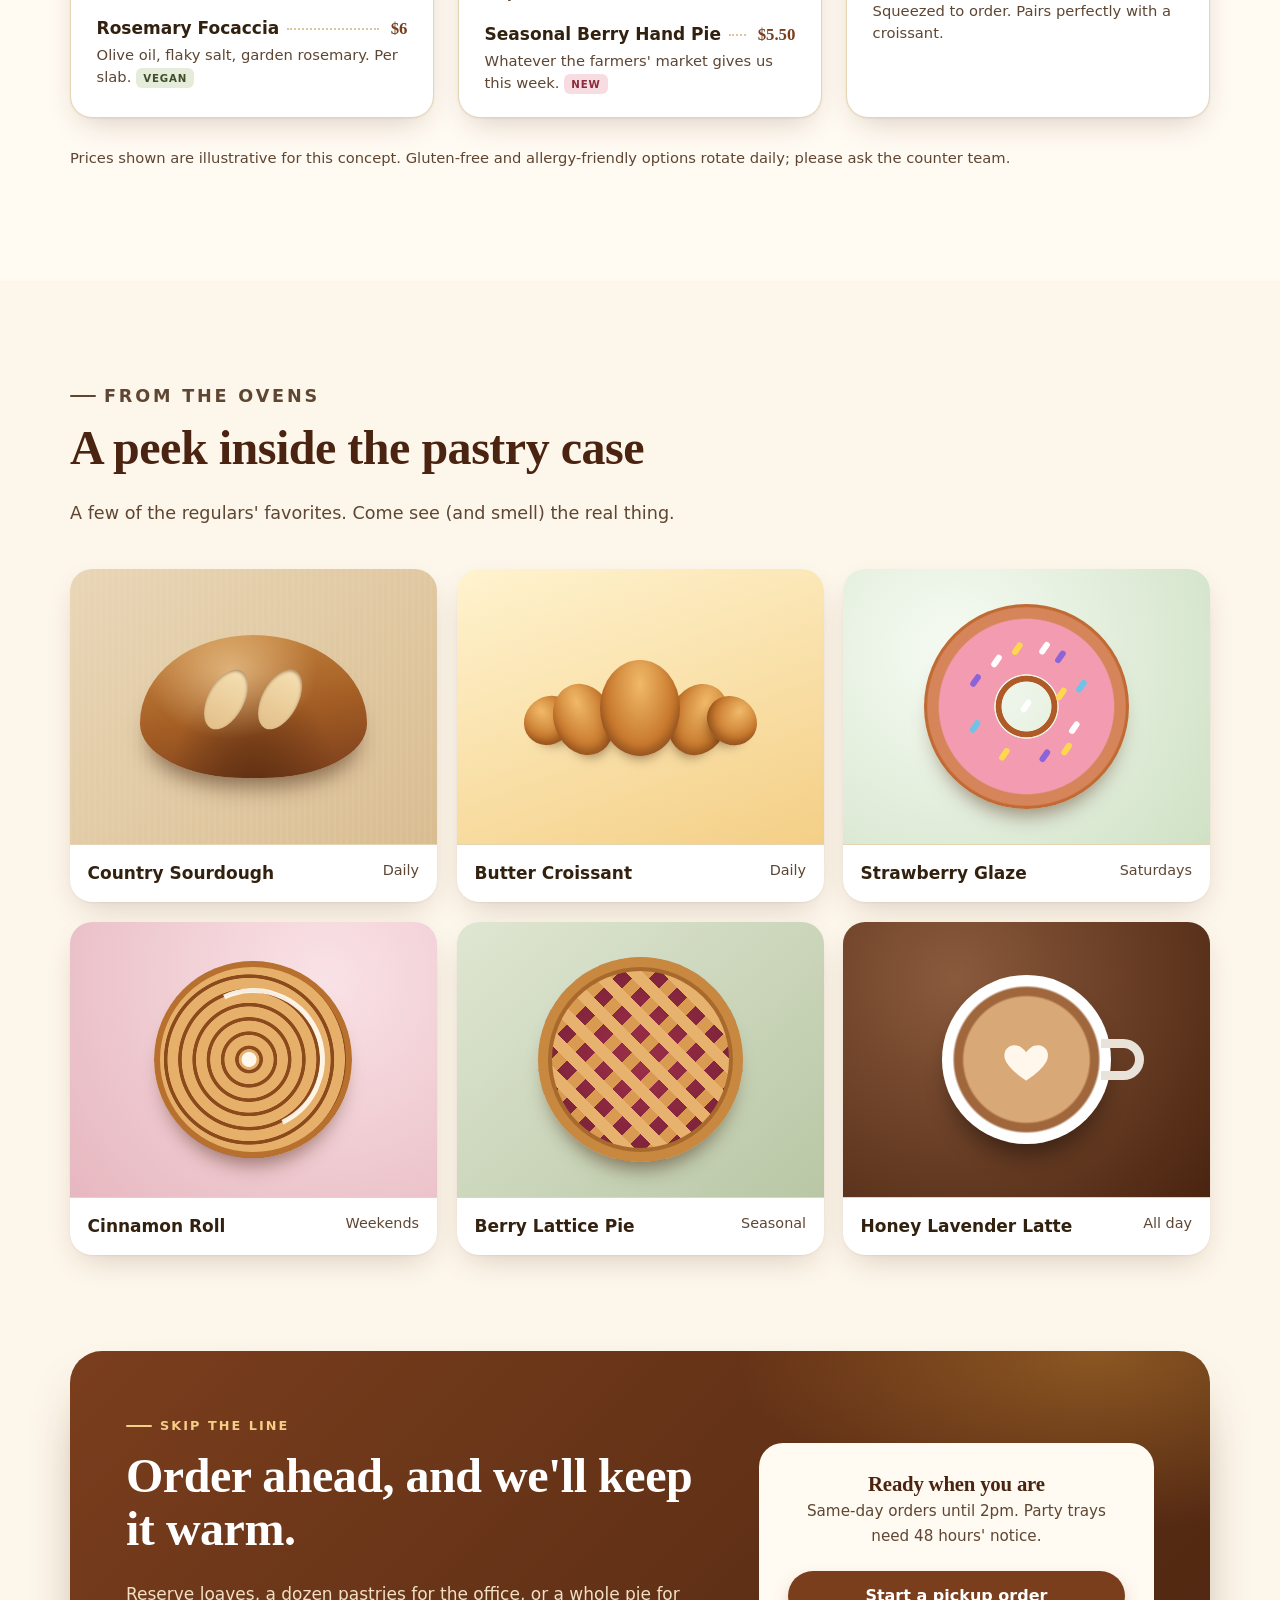
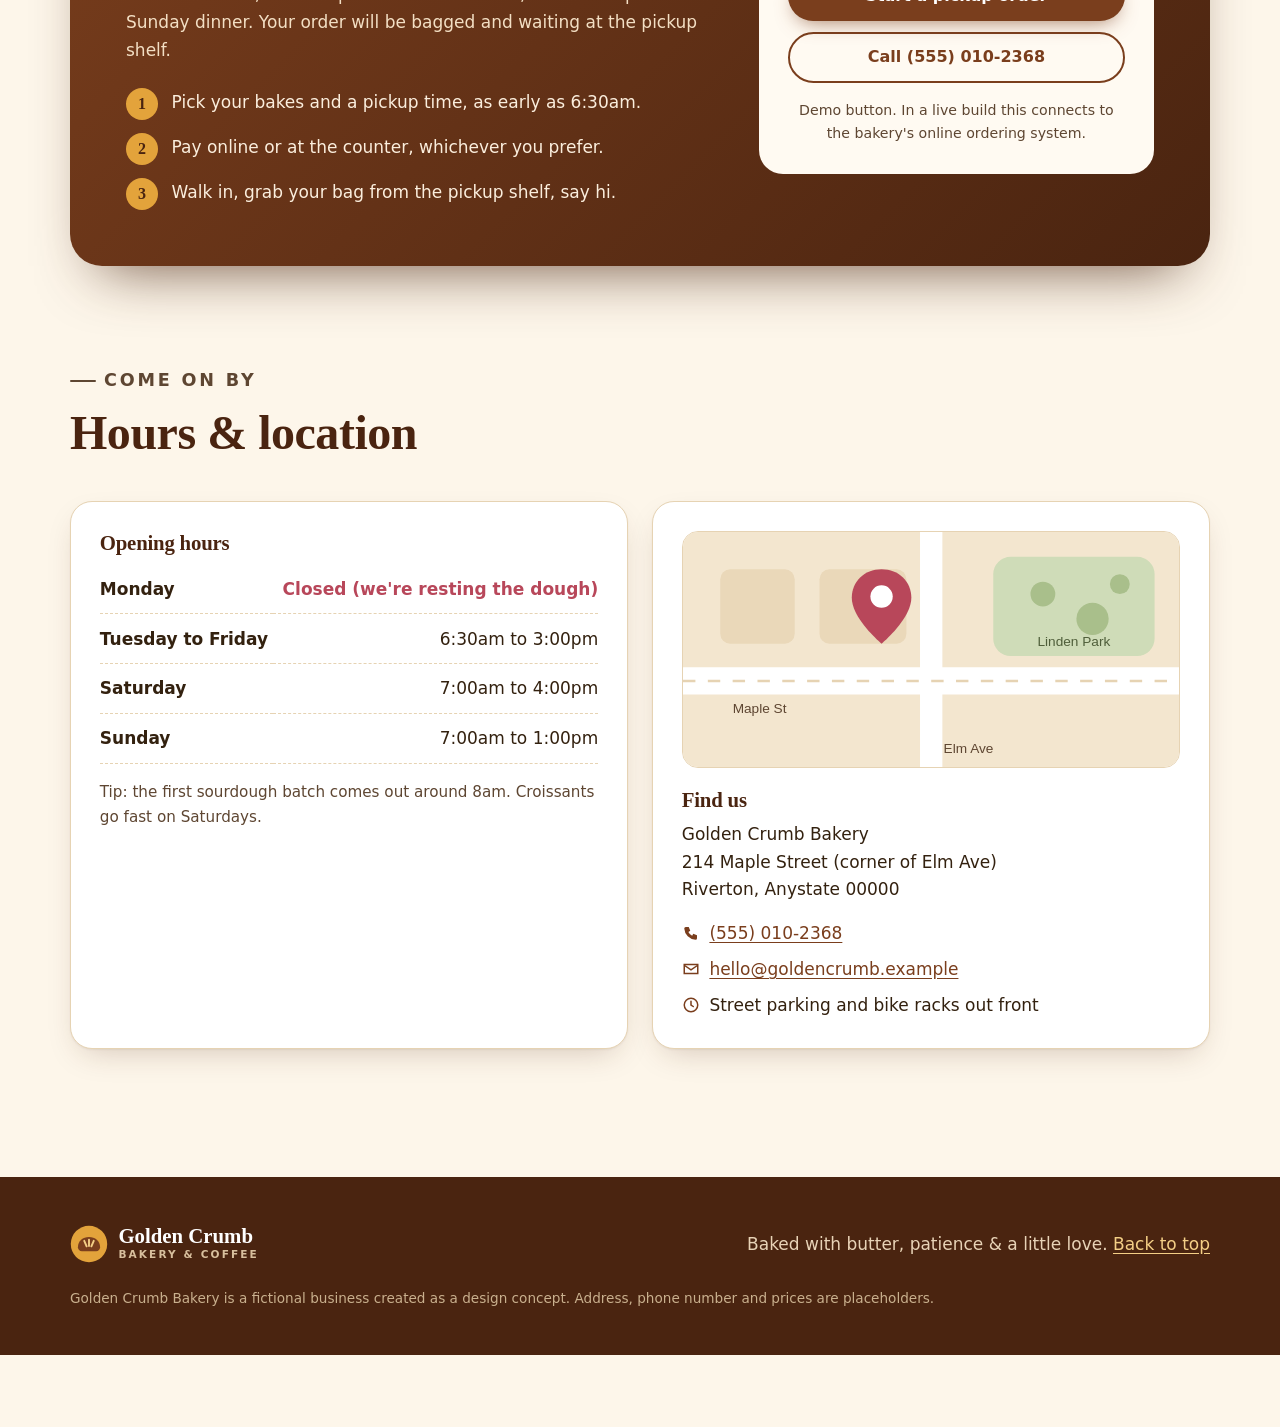
==== commit 6cc100fb: "WebGL treatments for bakery and plumber concept demos; re-capture showcase media Co-Authored-By: Cla" ====
--- a/portfolio/bakery/index.html
+++ b/portfolio/bakery/index.html
@@ -3,13 +3,14 @@
 <head>
 <meta charset="utf-8">
 <meta name="viewport" content="width=device-width, initial-scale=1">
-<meta http-equiv="Content-Security-Policy" content="default-src 'none'; script-src 'none'; style-src 'unsafe-inline'; img-src data:; form-action 'none'; base-uri 'none'; object-src 'none'">
+<meta http-equiv="Content-Security-Policy" content="default-src 'none'; script-src 'self'; style-src 'unsafe-inline'; img-src data:; form-action 'none'; base-uri 'none'; object-src 'none'">
 <meta name="referrer" content="strict-origin-when-cross-origin">
 <!-- Concept site for a fictional business: keep it out of search results so its placeholder address and phone are never shown as real -->
 <meta name="robots" content="noindex, follow">
 <title>Golden Crumb Bakery | Neighborhood Bakery (Concept Site)</title>
 <meta name="description" content="Golden Crumb Bakery: small-batch sourdough, flaky pastries and good coffee, baked fresh every morning. A concept site by E.M for a fictional business.">
 <meta name="theme-color" content="#7a3e1d">
+<script type="module" src="bakery-fx.js"></script>
 <style>
   :root {
     --cream: #fdf6ea;
@@ -366,6 +367,57 @@
   .concept-badge:focus-visible { outline-color: var(--crust-dark); }
   .site-footer :focus-visible { outline-color: var(--honey); }
   .concept-badge .dot { width: 8px; height: 8px; border-radius: 50%; background: var(--honey); flex: none; }
+
+  /* ---------- Optional effects (bakery-fx.js). Without JS or WebGL none of this applies. ---------- */
+  .fx-canvas { position: absolute; inset: 0; width: 100%; height: 100%; display: block; pointer-events: none; opacity: 0; transition: opacity 1.2s ease; }
+  .fx-canvas.is-live { opacity: 1; }
+  .hero > .wrap { position: relative; z-index: 1; }
+  .hero-art > svg { transition: opacity .9s ease; }
+  .hero-art.gl-on > svg { opacity: 0; }
+  .hero-art .fx-loaf { z-index: 0; filter: drop-shadow(0 14px 16px rgba(74,36,16,.16)); }
+  .stamp { z-index: 2; }
+  .motion .reveal {
+    opacity: 0; translate: 0 26px;
+    transition: opacity .7s ease var(--d, 0ms), translate .9s cubic-bezier(.2,.7,.2,1) var(--d, 0ms), transform .35s ease, box-shadow .35s ease;
+  }
+  .motion .reveal.is-in { opacity: 1; translate: none; }
+  /* menu cards: lift and a honey edge on hover */
+  .menu-card { transition: transform .35s cubic-bezier(.2,.7,.2,1), box-shadow .35s ease, border-color .35s ease; }
+  .menu-card:hover { transform: translateY(-4px); border-color: var(--honey-soft); box-shadow: 0 1px 2px rgba(74,36,16,.06), 0 22px 40px -16px rgba(122,62,29,.38); }
+  .menu-item .name::after { transition: border-color .3s ease; }
+  .menu-item:hover .name::after { border-bottom-color: var(--honey); }
+  /* gallery tiles lean toward the pointer */
+  .motion .tile { transform: perspective(900px) rotateX(var(--rx, 0deg)) rotateY(var(--ry, 0deg)); transition: transform .3s ease-out, box-shadow .3s ease; }
+  .motion .tile:hover { box-shadow: 0 1px 2px rgba(74,36,16,.06), 0 26px 44px -18px rgba(74,36,16,.45); }
+  /* warm glow that follows the pointer on the order panel */
+  .order::before {
+    content: ""; position: absolute; inset: 0; pointer-events: none; opacity: 0; transition: opacity .4s ease;
+    background: radial-gradient(360px circle at var(--gx, 70%) var(--gy, 30%), rgba(244,207,134,.22), transparent 65%);
+  }
+  .order:hover::before { opacity: 1; }
+  .order > * { position: relative; }
+  /* buttons: a soft sheen */
+  .btn-primary { position: relative; overflow: hidden; }
+  .btn-primary::after {
+    content: ""; position: absolute; inset: 0; pointer-events: none;
+    background: linear-gradient(105deg, transparent 35%, rgba(255,240,210,.3) 50%, transparent 65%);
+    transform: translateX(-120%); transition: transform .7s ease;
+  }
+  .btn-primary:hover::after { transform: translateX(120%); }
+  /* pause control (WCAG 2.2.2), absolutely placed so it never shifts the layout */
+  .motion-toggle {
+    position: absolute; z-index: 3; right: 1.25rem; bottom: 1.25rem;
+    display: inline-flex; align-items: center; gap: .45rem; min-height: 40px; padding: .5rem .9rem;
+    font: 600 .82rem/1 var(--sans); color: var(--crust-dark); cursor: pointer;
+    background: rgba(255,250,242,.9); border: 1px solid var(--line); border-radius: 999px;
+    box-shadow: 0 6px 16px -8px rgba(74,36,16,.35);
+  }
+  .motion-toggle:hover { border-color: var(--crust); }
+  .motion-toggle .i-play, .motion-toggle[aria-pressed="true"] .i-pause { display: none; }
+  .motion-toggle[aria-pressed="true"] .i-play { display: inline; }
+  @media (max-width: 860px) { .motion-toggle { right: .75rem; bottom: .75rem; } }
+  .motion-paused *, .motion-paused *::before, .motion-paused *::after { animation-play-state: paused !important; }
+  @media (prefers-reduced-motion: reduce) { .reveal { opacity: 1 !important; translate: none !important; } .menu-card:hover { transform: none; } }
 </style>
 </head>
 <body>
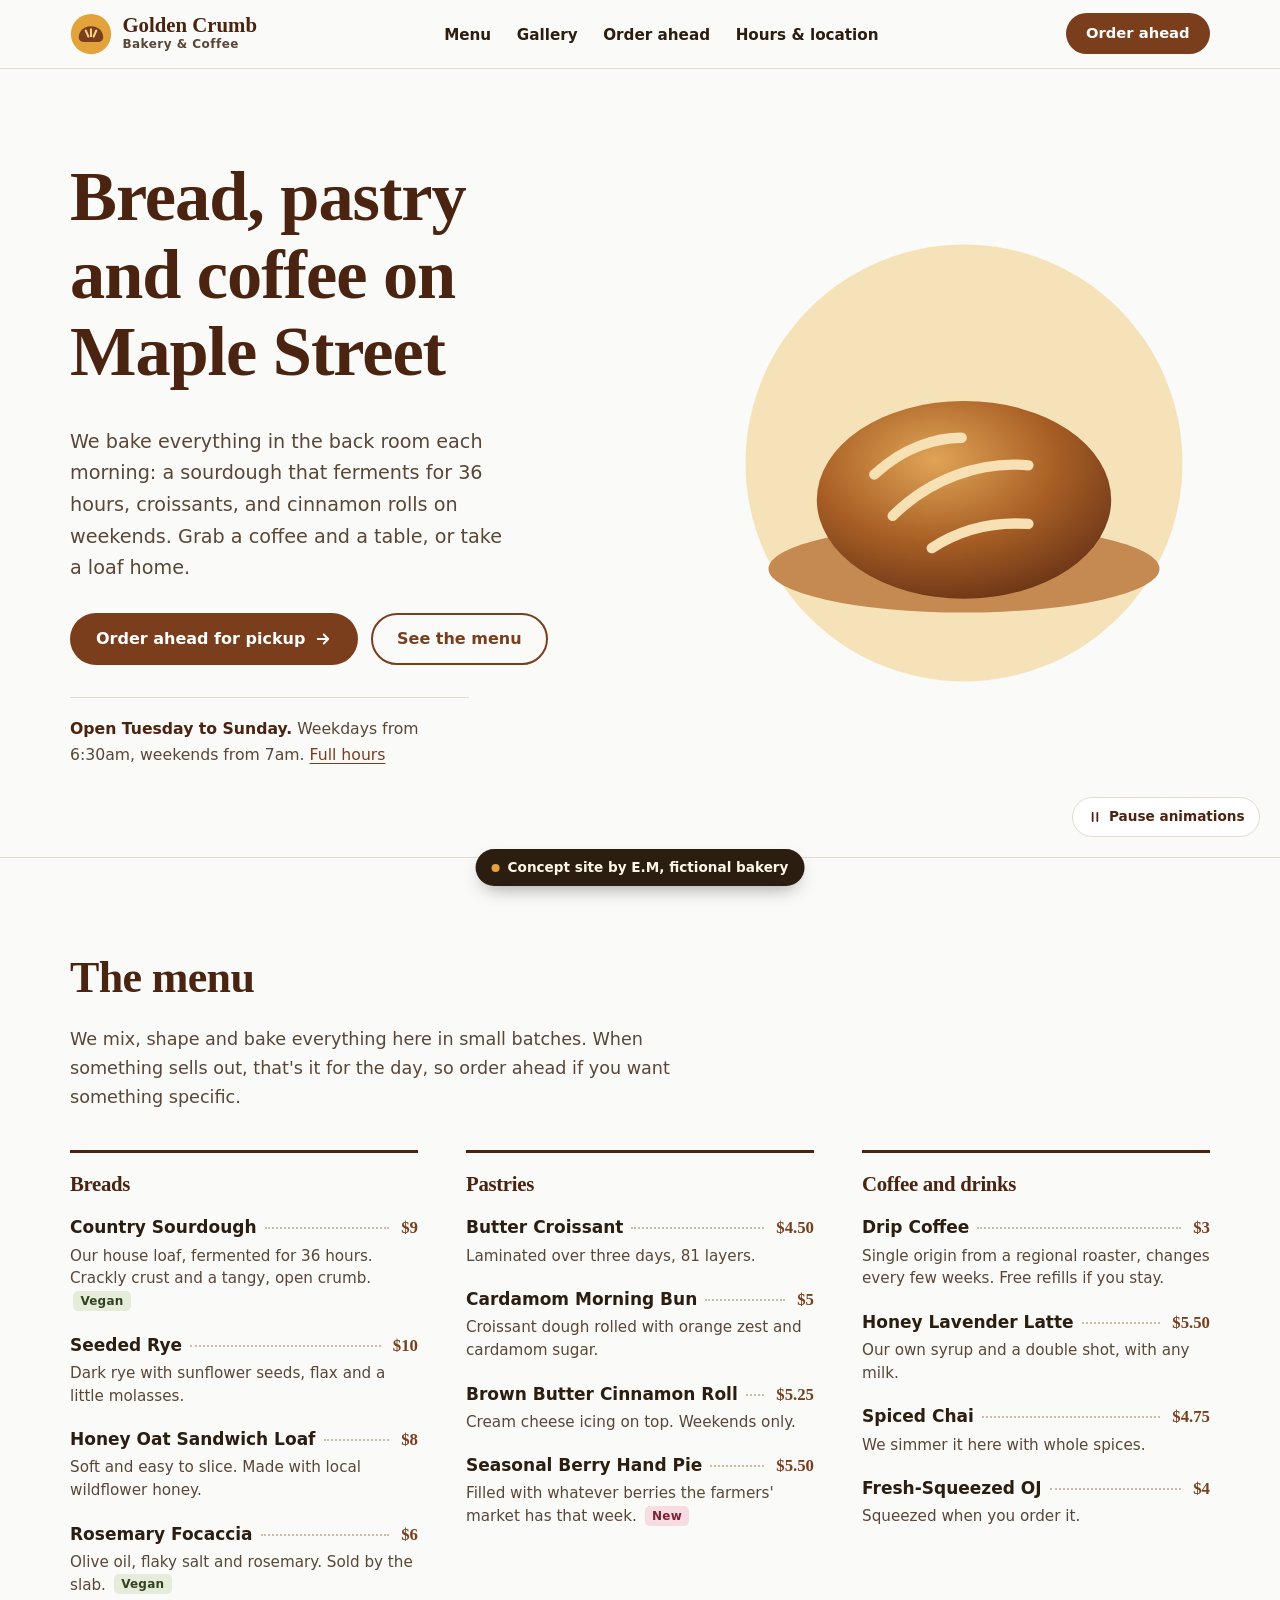
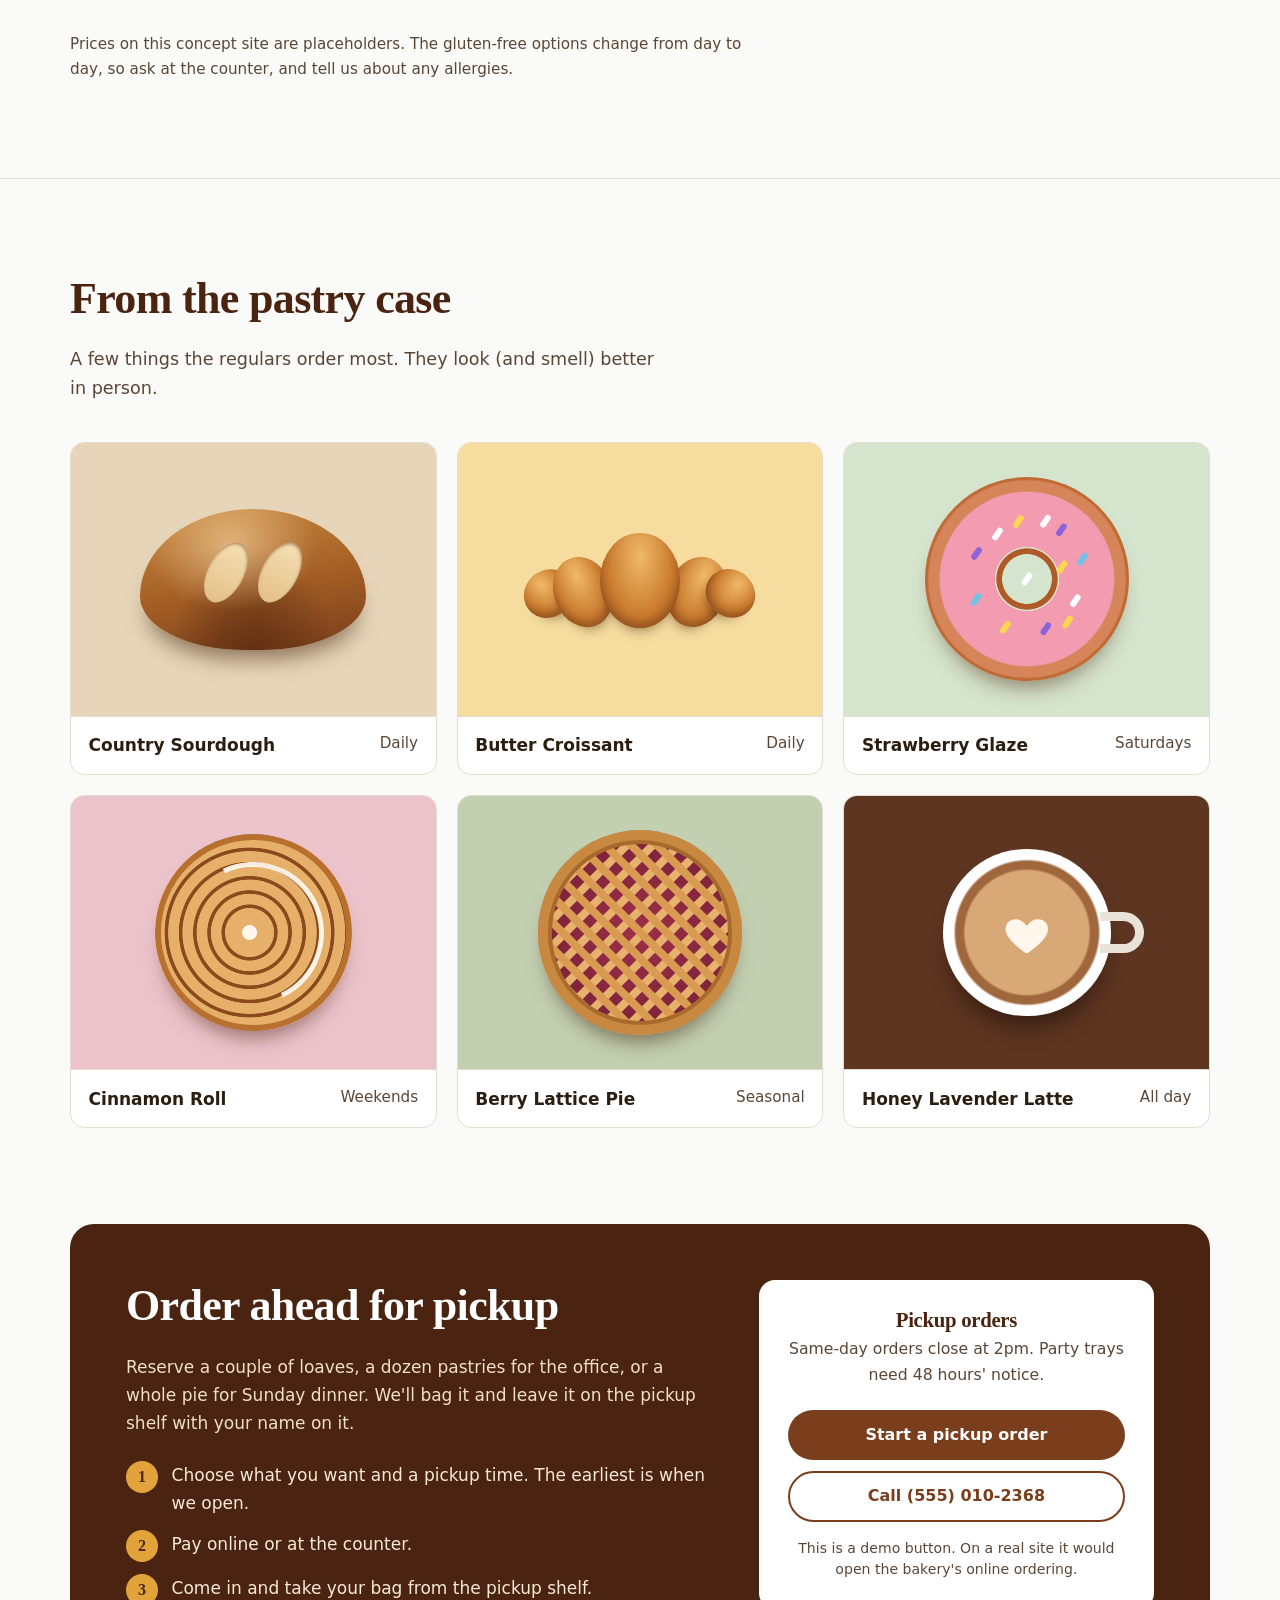
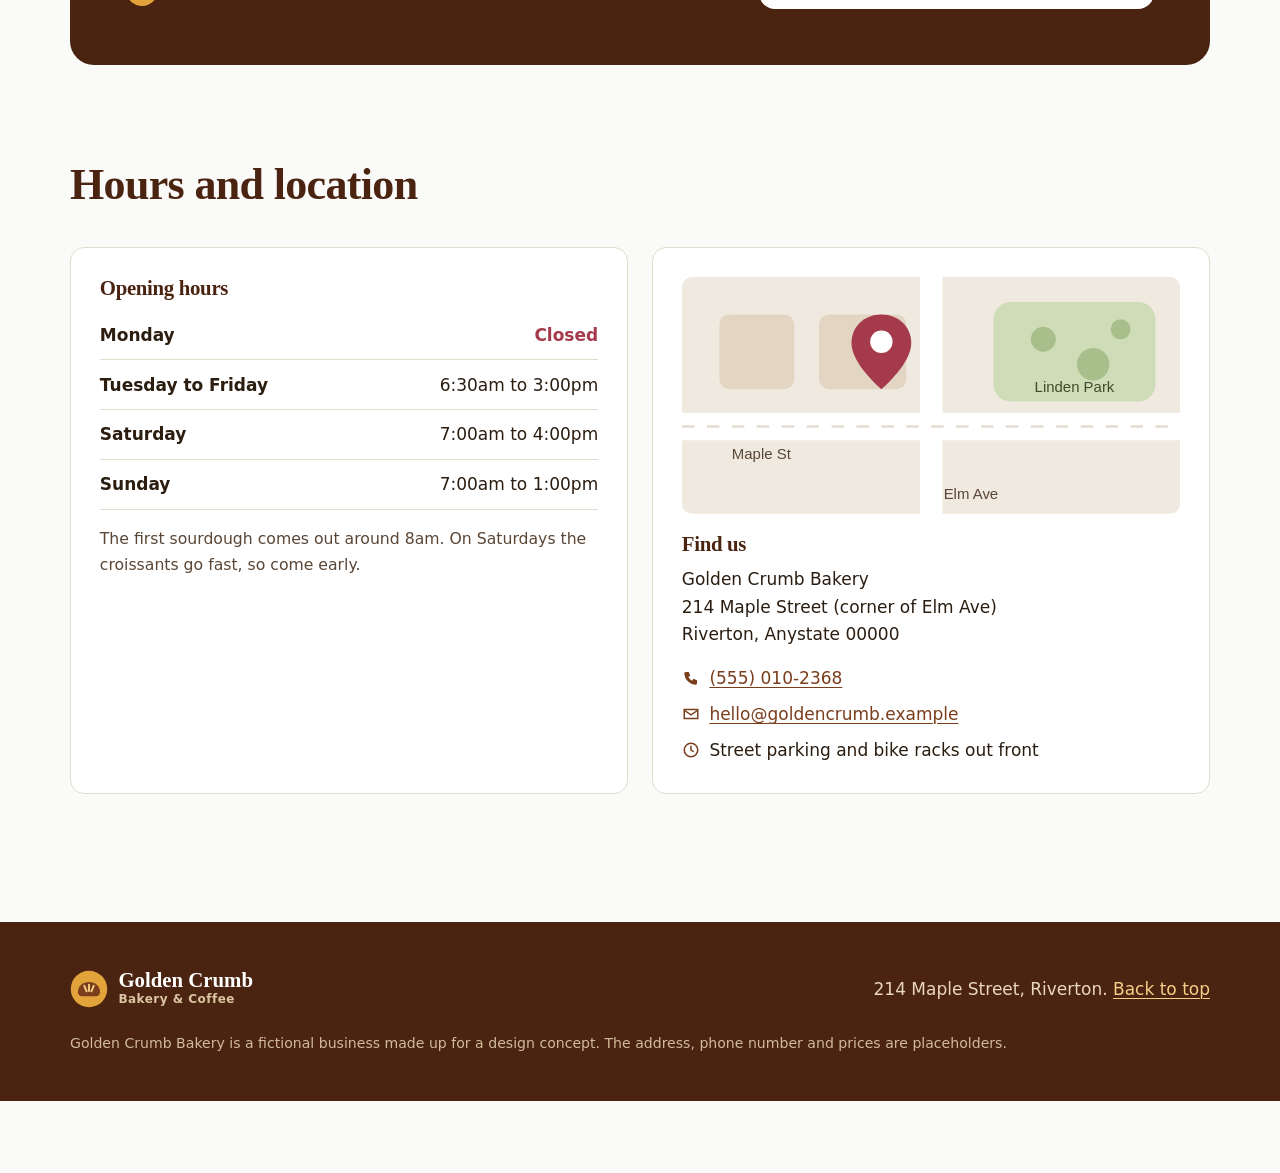
==== commit d2b83be3: "Scroll-built story, barbershop demo, de-AI copy and UI across all pages Build story and scroll motio" ====
--- a/portfolio/bakery/index.html
+++ b/portfolio/bakery/index.html
@@ -8,63 +8,58 @@
 <!-- Concept site for a fictional business: keep it out of search results so its placeholder address and phone are never shown as real -->
 <meta name="robots" content="noindex, follow">
 <title>Golden Crumb Bakery | Neighborhood Bakery (Concept Site)</title>
-<meta name="description" content="Golden Crumb Bakery: small-batch sourdough, flaky pastries and good coffee, baked fresh every morning. A concept site by E.M for a fictional business.">
-<meta name="theme-color" content="#7a3e1d">
+<meta name="description" content="Golden Crumb Bakery on Maple Street: sourdough, croissants and coffee, baked every morning. A concept site by E.M for a fictional business.">
+<meta name="theme-color" content="#4a2410">
 <script type="module" src="bakery-fx.js"></script>
 <style>
   :root {
-    --cream: #fdf6ea;
-    --cream-2: #f7ead3;
-    --paper: #fffaf2;
+    --bg: #fafaf8;
+    --paper: #ffffff;
     --crust: #7a3e1d;
     --crust-dark: #4a2410;
     --honey: #e3a33b;
     --honey-soft: #f4cf86;
-    --berry: #b8475a;
-    --sage: #6f7f5a;
-    --ink: #33210f;
-    --ink-soft: #5e4632;
-    --line: #e6d3b3;
-    --radius: 22px;
-    --shadow: 0 1px 2px rgba(74,36,16,.06), 0 12px 32px -12px rgba(74,36,16,.25);
+    --berry: #a63a4d;
+    --ink: #2b1d10;
+    --ink-soft: #5a4636;
+    --line: #e4dccf;
+    --radius: 14px;
+    --shadow: 0 1px 2px rgba(74,36,16,.06), 0 10px 24px -14px rgba(74,36,16,.3);
+    --ease-out: cubic-bezier(.16,1,.3,1);
     --serif: "Iowan Old Style", "Palatino Linotype", Palatino, "Book Antiqua", Georgia, serif;
     --sans: ui-rounded, "Avenir Next", "Segoe UI", system-ui, -apple-system, Roboto, sans-serif;
   }
   *, *::before, *::after { box-sizing: border-box; }
-  html { scroll-behavior: smooth; }
+  html { scroll-behavior: smooth; scroll-padding: 120px 0 5rem; accent-color: var(--crust); }
   @media (prefers-reduced-motion: reduce) {
     html { scroll-behavior: auto; }
     *, *::before, *::after { animation: none !important; transition: none !important; }
   }
   body {
     margin: 0;
-    background: var(--cream);
+    background: var(--bg);
     color: var(--ink);
     font: 400 1.0625rem/1.65 var(--sans);
     padding-bottom: 4.5rem; /* room for fixed concept badge */
     -webkit-font-smoothing: antialiased;
-  }
+    caret-color: var(--crust);
+  }
+  ::selection { background: var(--honey-soft); color: var(--crust-dark); }
   img, svg { display: block; max-width: 100%; }
-  a { color: var(--crust); text-underline-offset: 3px; }
-  a:hover { color: var(--crust-dark); }
+  a { color: var(--crust); text-underline-offset: .2em; text-decoration-thickness: 1px; }
+  a:hover { color: var(--crust-dark); text-decoration-thickness: 2px; }
   :focus-visible { outline: 3px solid var(--berry); outline-offset: 3px; border-radius: 6px; }
-  h1, h2, h3 { font-family: var(--serif); color: var(--crust-dark); line-height: 1.12; margin: 0 0 .5em; letter-spacing: -.01em; }
-  h1 { font-size: clamp(2.6rem, 6.5vw, 4.75rem); font-weight: 700; }
-  h2 { font-size: clamp(2rem, 4.2vw, 3rem); font-weight: 700; }
+  h1, h2, h3 { font-family: var(--serif); color: var(--crust-dark); line-height: 1.1; margin: 0 0 .5em; letter-spacing: -.015em; text-wrap: balance; }
+  h1 { font-size: clamp(2.5rem, 6vw, 4.4rem); font-weight: 700; }
+  h2 { font-size: clamp(1.9rem, 4vw, 2.75rem); font-weight: 700; }
   h3 { font-size: 1.3rem; }
-  p { margin: 0 0 1em; }
+  p { margin: 0 0 1em; text-wrap: pretty; }
   .wrap { width: min(1140px, 100% - 2.5rem); margin-inline: auto; }
-  .eyebrow {
-    display: inline-flex; align-items: center; gap: .5rem;
-    font: 600 .8rem/1 var(--sans); letter-spacing: .16em; text-transform: uppercase;
-    color: var(--berry); margin-bottom: 1rem;
-  }
-  .eyebrow::before { content: ""; width: 26px; height: 2px; background: currentColor; border-radius: 2px; }
   .skip {
     position: absolute; left: 1rem; top: -100px; z-index: 100;
     background: var(--crust-dark); color: #fff; padding: .7rem 1rem; border-radius: 10px;
   }
-  .skip:focus { top: 1rem; color: #fff; }
+  .skip:focus, .skip:hover { top: 1rem; color: #fff; }
   .visually-hidden { position: absolute !important; width: 1px; height: 1px; overflow: hidden; clip: rect(0 0 0 0); white-space: nowrap; }
 
   /* Buttons */
@@ -73,30 +68,30 @@
     padding: .95rem 1.5rem; border-radius: 999px;
     font: 700 1rem/1 var(--sans); text-decoration: none;
     border: 2px solid transparent; cursor: pointer;
-    transition: transform .2s ease, box-shadow .2s ease, background .2s ease;
-  }
-  .btn-primary { background: var(--crust); color: #fff; box-shadow: 0 8px 20px -8px rgba(122,62,29,.7); }
-  .btn-primary:hover { background: var(--crust-dark); color: #fff; transform: translateY(-2px); }
+    transition: background-color .2s var(--ease-out), color .2s var(--ease-out), border-color .2s var(--ease-out);
+  }
+  .btn svg { transition: transform .25s var(--ease-out); }
+  .btn:hover svg { transform: translateX(3px); }
+  .btn-primary { background: var(--crust); color: #fff; }
+  .btn-primary:hover { background: var(--crust-dark); color: #fff; }
   .btn-ghost { border-color: var(--crust); color: var(--crust); background: transparent; }
   .btn-ghost:hover { background: var(--crust); color: #fff; }
+  .btn:active { transform: translateY(1px); }
 
   /* Header */
   .site-header {
     position: sticky; top: 0; z-index: 50;
-    background: rgba(253,246,234,.88);
-    backdrop-filter: saturate(1.4) blur(10px);
-    -webkit-backdrop-filter: saturate(1.4) blur(10px);
+    background: var(--bg);
     border-bottom: 1px solid var(--line);
   }
   .nav { display: flex; align-items: center; justify-content: space-between; gap: 1rem; padding-block: .8rem; }
   .brand { display: flex; align-items: center; gap: .65rem; text-decoration: none; color: var(--crust-dark); }
   .brand-name { font: 700 1.3rem/1 var(--serif); }
-  .brand-name small { display: block; font: 600 .66rem/1.4 var(--sans); letter-spacing: .2em; text-transform: uppercase; color: var(--ink-soft); }
+  .brand-name small { display: block; font: 600 .75rem/1.4 var(--sans); letter-spacing: .04em; color: var(--ink-soft); white-space: nowrap; }
   .nav ul { display: flex; gap: 1.6rem; list-style: none; margin: 0; padding: 0; }
   .nav ul a { color: var(--ink); text-decoration: none; font-weight: 600; font-size: .95rem; }
-  .nav ul a:hover { color: var(--berry); }
+  .nav ul a:hover { color: var(--crust); text-decoration: underline; }
   .nav .btn { padding: .7rem 1.15rem; font-size: .92rem; white-space: nowrap; }
-  .brand-name small { white-space: nowrap; }
   /* Small screens: the links move to their own row under the logo (no JS needed) */
   @media (max-width: 820px) {
     .nav { flex-wrap: wrap; row-gap: .35rem; padding-bottom: .35rem; }
@@ -107,13 +102,12 @@
   }
   @media (max-width: 480px) {
     .nav { column-gap: .75rem; }
+    .nav ul { justify-content: space-between; gap: 0 1rem; }
     .brand { gap: .5rem; }
     .brand-name { font-size: 1.12rem; }
     .brand svg { width: 36px; height: 36px; }
     .nav .btn { padding: .65rem .95rem; font-size: .88rem; }
   }
-
-  @media (max-width: 480px) { .nav ul { justify-content: space-between; gap: 0 1rem; } }
   @media (max-width: 400px) {
     .wrap { width: calc(100% - 2rem); }
     .brand-name small { display: none; }
@@ -125,89 +119,57 @@
     .nav .btn { padding: .55rem .7rem; font-size: .8rem; }
     .nav ul a { font-size: .85rem; }
   }
+
   /* Hero */
-  .hero {
-    position: relative; overflow: hidden;
-    background:
-      radial-gradient(900px 420px at 85% 10%, rgba(244,207,134,.55), transparent 60%),
-      radial-gradient(700px 400px at 0% 100%, rgba(184,71,90,.12), transparent 60%),
-      linear-gradient(180deg, var(--cream) 0%, var(--cream-2) 100%);
-  }
-  .hero-grid { display: grid; grid-template-columns: 1.1fr .9fr; gap: 3rem; align-items: center; padding-block: clamp(3.5rem, 8vw, 6.5rem); }
-  .hero h1 em { font-style: italic; color: var(--crust); }
-  .lede { font-size: 1.2rem; color: var(--ink-soft); max-width: 34ch; }
+  .hero { position: relative; overflow: hidden; background: var(--bg); }
+  .hero-grid { display: grid; grid-template-columns: 1.1fr .9fr; gap: 3rem; align-items: center; padding-block: clamp(3rem, 7vw, 6rem); }
+  .lede { font-size: 1.2rem; color: var(--ink-soft); max-width: 36ch; }
   .hero-ctas { display: flex; flex-wrap: wrap; gap: .8rem; margin-top: 1.8rem; }
-  .hero-facts { display: flex; flex-wrap: wrap; gap: 1.6rem; margin: 2.4rem 0 0; padding: 0; list-style: none; color: var(--ink-soft); font-size: .95rem; }
-  .hero-facts strong { display: block; font: 700 1.5rem/1.1 var(--serif); color: var(--crust-dark); }
-  .hero-art { position: relative; aspect-ratio: 1; max-width: 480px; justify-self: center; width: 100%; }
-  .hero-art svg { width: 100%; height: auto; filter: drop-shadow(0 24px 30px rgba(74,36,16,.22)); }
-  .steam path { stroke-dasharray: 6 10; animation: steam 3.5s linear infinite; }
-  .steam path:nth-child(2) { animation-delay: -1.2s; }
-  .steam path:nth-child(3) { animation-delay: -2.4s; }
-  @keyframes steam { to { stroke-dashoffset: -64; } }
-  .stamp {
-    position: absolute; right: 2%; top: 4%;
-    width: 112px; height: 112px; border-radius: 50%;
-    background: var(--berry); color: #fff; display: grid; place-items: center; text-align: center;
-    font: 700 .78rem/1.2 var(--sans); letter-spacing: .08em; text-transform: uppercase;
-    transform: rotate(10deg); box-shadow: var(--shadow);
-    border: 3px dashed rgba(255,255,255,.55); outline: 6px solid var(--berry);
-  }
-  .stamp b { display: block; font: 700 1.6rem/1 var(--serif); letter-spacing: 0; text-transform: none; }
+  .hero-hours { margin: 2rem 0 0; padding-top: 1.1rem; border-top: 1px solid var(--line); color: var(--ink-soft); font-size: .98rem; max-width: 40ch; }
+  .hero-hours strong { color: var(--crust-dark); }
+  .hero-art { position: relative; aspect-ratio: 1; max-width: 460px; justify-self: center; width: 100%; }
+  .hero-art svg { width: 100%; height: auto; }
   @media (max-width: 860px) {
-    .hero-grid { grid-template-columns: 1fr; gap: 2rem; }
-    .hero-art { max-width: 270px; order: -1; }
-    .stamp { width: 84px; height: 84px; font-size: .64rem; }
-    .stamp b { font-size: 1.3rem; }
-  }
-
-  /* Wave divider */
-  .scallop {
-    height: 22px;
-    background: radial-gradient(circle at 14px -4px, transparent 15px, var(--paper) 16px) 0 0 / 28px 22px repeat-x;
-    margin-top: -22px; position: relative;
+    .hero-grid { grid-template-columns: 1fr; gap: 1.5rem; }
+    .hero-art { max-width: 260px; order: -1; }
   }
 
   section { scroll-margin-top: 80px; }
   .section { padding-block: clamp(3.5rem, 8vw, 6rem); }
-  .section-head { max-width: 640px; margin-bottom: 2.6rem; }
+  .section-head { max-width: 620px; margin-bottom: 2.4rem; }
   .section-head p { color: var(--ink-soft); font-size: 1.1rem; }
 
-  /* Menu */
-  .menu { background: var(--paper); }
-  .menu-grid { display: grid; grid-template-columns: repeat(3, 1fr); gap: 1.5rem; }
-  .menu-card {
-    background: #fff; border: 1px solid var(--line); border-radius: var(--radius);
-    padding: 1.8rem 1.6rem 1.4rem; box-shadow: var(--shadow); position: relative;
-  }
-  .menu-card h3 { display: flex; align-items: center; gap: .6rem; border-bottom: 2px dotted var(--line); padding-bottom: .9rem; margin-bottom: 1rem; }
-  .menu-card h3 svg { flex: none; }
-  .menu-list { list-style: none; margin: 0; padding: 0; display: grid; gap: .95rem; }
+  /* Menu: printed-menu columns, no cards */
+  .menu { border-block: 1px solid var(--line); }
+  .menu-grid { display: grid; grid-template-columns: repeat(3, 1fr); gap: 0 3rem; }
+  .menu-card { padding-top: 1.25rem; border-top: 3px solid var(--crust-dark); }
+  .menu-card h3 { margin-bottom: 1.1rem; }
+  .menu-list { list-style: none; margin: 0; padding: 0; display: grid; gap: 1.1rem; }
   .menu-item { display: grid; grid-template-columns: 1fr auto; column-gap: .75rem; align-items: baseline; }
   .menu-item .name { font-weight: 700; color: var(--ink); display: flex; align-items: baseline; gap: .5rem; }
-  .menu-item .name::after { content: ""; flex: 1; border-bottom: 2px dotted #dcc6a2; transform: translateY(-4px); min-width: 1rem; }
-  .menu-item .price { font: 700 1.05rem/1 var(--serif); color: var(--crust); }
-  .menu-item .desc { grid-column: 1 / -1; color: var(--ink-soft); font-size: .92rem; line-height: 1.5; margin-top: .15rem; }
-  .tag { display: inline-block; font: 700 .64rem/1 var(--sans); letter-spacing: .08em; text-transform: uppercase; padding: .3rem .45rem; border-radius: 6px; vertical-align: middle; }
-  .tag-v { background: #e5ecd9; color: #3f4d2c; }
-  .tag-new { background: #f7dde1; color: #8a2b3c; }
-  .menu-note { margin-top: 1.8rem; color: var(--ink-soft); font-size: .92rem; }
-  @media (max-width: 960px) { .menu-grid { grid-template-columns: 1fr 1fr; } }
+  .menu-item .name::after { content: ""; flex: 1; border-bottom: 2px dotted #cdbda4; transform: translateY(-4px); min-width: 1rem; }
+  .menu-item .price { font: 700 1.05rem/1 var(--serif); color: var(--crust); font-variant-numeric: tabular-nums lining-nums; }
+  .menu-item .desc { grid-column: 1 / -1; color: var(--ink-soft); font-size: .95rem; line-height: 1.5; margin-top: .2rem; }
+  .tag { display: inline-block; font: 700 .75rem/1 var(--sans); letter-spacing: .02em; padding: .25rem .45rem; border-radius: 5px; vertical-align: .1em; margin-left: .2rem; }
+  .tag-v { background: #e5ecd9; color: #34421f; }
+  .tag-new { background: #f7dde1; color: #7d2335; }
+  .menu-note { margin: 2.2rem 0 0; color: var(--ink-soft); font-size: .95rem; max-width: 70ch; }
+  @media (max-width: 960px) { .menu-grid { grid-template-columns: 1fr 1fr; gap: 2.5rem 2.5rem; } }
   @media (max-width: 640px) { .menu-grid { grid-template-columns: 1fr; } }
 
   /* Gallery: CSS art tiles */
   .gallery-grid { display: grid; grid-template-columns: repeat(3, 1fr); gap: 1.25rem; margin: 0; padding: 0; list-style: none; }
-  .tile { margin: 0; border-radius: var(--radius); overflow: hidden; box-shadow: var(--shadow); background: #fff; }
+  .tile { margin: 0; border-radius: var(--radius); overflow: hidden; background: var(--paper); border: 1px solid var(--line); }
   .tile-art { aspect-ratio: 4 / 3; position: relative; display: grid; place-items: center; overflow: hidden; }
   .tile figcaption { padding: .9rem 1.1rem; font-weight: 700; display: flex; justify-content: space-between; gap: .5rem; border-top: 1px solid var(--line); }
-  .tile figcaption span { font-weight: 400; color: var(--ink-soft); font-size: .9rem; }
-  .tile:hover .tile-art > * { transform: scale(1.06) rotate(-2deg); }
-  .tile-art > * { transition: transform .5s cubic-bezier(.2,.8,.2,1); }
+  .tile figcaption span { font-weight: 400; color: var(--ink-soft); font-size: .95rem; }
+  .tile-art > * { transition: transform .6s var(--ease-out); }
+  .tile:hover .tile-art > * { transform: scale(1.04); }
   @media (max-width: 860px) { .gallery-grid { grid-template-columns: 1fr 1fr; } }
   @media (max-width: 520px) { .gallery-grid { grid-template-columns: 1fr; } }
 
   /* 1. Sourdough loaf */
-  .bg-linen { background: repeating-linear-gradient(90deg, rgba(255,255,255,.05) 0 2px, transparent 2px 6px), linear-gradient(135deg, #e9d6b6, #d9bd91); }
+  .bg-linen { background: #e6d5b8; }
   .loaf {
     width: 62%; aspect-ratio: 1.6; border-radius: 50% 50% 46% 46% / 62% 62% 38% 38%;
     background:
@@ -226,7 +188,7 @@
   .loaf::after { left: 54%; }
 
   /* 2. Glazed donut */
-  .bg-mint { background: radial-gradient(circle at 30% 30%, #f6fbf3, #cfe1c5); }
+  .bg-mint { background: #d5e4cc; }
   .donut {
     width: 56%; aspect-ratio: 1; border-radius: 50%; position: relative;
     background:
@@ -244,7 +206,7 @@
   }
 
   /* 3. Croissant */
-  .bg-butter { background: linear-gradient(160deg, #fff3cf, #f4cf86); }
+  .bg-butter { background: #f6dc9e; }
   .croissant { width: 64%; aspect-ratio: 2; position: relative; }
   .croissant i {
     position: absolute; bottom: 8%; border-radius: 50%;
@@ -258,13 +220,12 @@
   .croissant i:nth-child(5) { right: 0;  width: 22%; height: 40%; transform: rotate(40deg); bottom: 18%; }
 
   /* 4. Cinnamon roll */
-  .bg-berry { background: radial-gradient(circle at 70% 20%, #f9e2e6, #e7b7c0); }
+  .bg-berry { background: #ecc3ca; }
   .roll {
     width: 54%; aspect-ratio: 1; border-radius: 50%;
     background:
       radial-gradient(circle at 48% 50%, #fff7ea 0 5%, transparent 5.5%),
-      repeating-radial-gradient(circle at 48% 50%, #e7b06a 0 7%, #8b4a1c 7.5% 9.5%, #e7b06a 10%),
-      #e7b06a;
+      radial-gradient(circle at 48% 50%, #e7b06a 10% 17%, #8b4a1c 17.5% 19.5%, #e7b06a 20% 27%, #8b4a1c 27.5% 29.5%, #e7b06a 30% 37%, #8b4a1c 37.5% 39.5%, #e7b06a 40% 47%, #8b4a1c 47.5% 49.5%, #e7b06a 50% 57%, #8b4a1c 57.5% 59.5%, #e7b06a 60% 67%, #8b4a1c 67.5% 69.5%, #e7b06a 70%);
     box-shadow: inset 0 0 0 6px #b8702f, 0 16px 20px -10px rgba(80,40,20,.55);
     position: relative;
   }
@@ -274,19 +235,18 @@
     transform: rotate(20deg);
   }
 
-  /* 5. Berry hand pie with lattice */
-  .bg-sage { background: linear-gradient(140deg, #dfe6d2, #b9c7a5); }
+  /* 5. Berry hand pie: lattice drawn with a tiny SVG pattern */
+  .bg-sage { background: #c3cfb1; }
   .pie {
     width: 56%; aspect-ratio: 1; border-radius: 50%;
     background:
-      repeating-linear-gradient(45deg, transparent 0 14px, #e6b26e 14px 26px),
-      repeating-linear-gradient(-45deg, transparent 0 14px, #d99a52 14px 26px),
+      url("data:image/svg+xml,%3Csvg xmlns='http://www.w3.org/2000/svg' width='26' height='26'%3E%3Cpath d='M-4 4l8-8M0 26L26 0M22 30l8-8' stroke='%23e6b26e' stroke-width='8'/%3E%3Cpath d='M-4 22l8 8M0 0l26 26M22-4l8 8' stroke='%23d99a52' stroke-width='8'/%3E%3C/svg%3E") 0 0 / 26px 26px,
       radial-gradient(circle, #9c2f48, #6e1d33);
     box-shadow: inset 0 0 0 10px #c98840, inset 0 0 0 14px #a86a2c, 0 16px 20px -10px rgba(60,30,10,.55);
   }
 
   /* 6. Latte */
-  .bg-cocoa { background: radial-gradient(circle at 30% 20%, #8a5a3c, #4a2410); }
+  .bg-cocoa { background: #5e3520; }
   .latte {
     width: 46%; aspect-ratio: 1; border-radius: 50%; position: relative;
     background: radial-gradient(circle, #d9a877 0 52%, #a0663c 54% 60%, #fff 62% 74%, #e9e2d8 76% 100%);
@@ -302,66 +262,62 @@
     border: 9px solid #e9e2d8; border-left: 0; border-radius: 0 40px 40px 0;
   }
 
-  /* Order CTA */
+  /* Order */
   .order {
-    background:
-      radial-gradient(600px 300px at 90% 0%, rgba(227,163,59,.35), transparent 60%),
-      linear-gradient(135deg, var(--crust) 0%, var(--crust-dark) 100%);
-    color: #fbeedd;
-    border-radius: 32px; padding: clamp(2rem, 5vw, 3.5rem);
+    background: var(--crust-dark);
+    color: #f6e9d6;
+    border-radius: 24px; padding: clamp(2rem, 5vw, 3.5rem);
     display: grid; grid-template-columns: 1.2fr .8fr; gap: 2.5rem; align-items: center;
-    box-shadow: 0 30px 60px -30px rgba(74,36,16,.8);
-    position: relative; overflow: hidden;
+    position: relative;
   }
   .order h2 { color: #fff; }
-  .order p { color: #f3dfc4; }
-  .order .eyebrow { color: var(--honey-soft); }
+  .order p { color: #f1dfc6; }
   .steps { list-style: none; counter-reset: s; padding: 0; margin: 1.5rem 0 0; display: grid; gap: .8rem; }
   .steps li { counter-increment: s; display: flex; gap: .85rem; align-items: flex-start; }
   .steps li::before {
     content: counter(s); flex: none; width: 2rem; height: 2rem; border-radius: 50%;
     background: var(--honey); color: var(--crust-dark); font: 700 1rem/2rem var(--serif); text-align: center;
   }
-  .order-card { background: var(--paper); color: var(--ink); border-radius: 24px; padding: 1.8rem; text-align: center; }
+  .order-card { background: var(--paper); color: var(--ink); border-radius: 16px; padding: 1.8rem; text-align: center; }
   .order-card h3 { margin-bottom: .25rem; }
-  .order-card p { color: var(--ink-soft); font-size: .95rem; }
+  .order-card p { color: var(--ink-soft); font-size: .98rem; }
   .order-card .btn { width: 100%; justify-content: center; margin-top: .4rem; }
   .order-card .btn + .btn { margin-top: .7rem; }
-  .order-card small { display: block; margin-top: 1rem; color: var(--ink-soft); }
+  .order-card small { display: block; margin-top: 1rem; color: var(--ink-soft); font-size: .88rem; line-height: 1.5; }
   @media (max-width: 820px) { .order { grid-template-columns: 1fr; } }
 
   /* Visit */
   .visit-grid { display: grid; grid-template-columns: 1fr 1fr; gap: 1.5rem; }
-  .card { background: #fff; border: 1px solid var(--line); border-radius: var(--radius); padding: 1.8rem; box-shadow: var(--shadow); }
+  .card { background: var(--paper); border: 1px solid var(--line); border-radius: var(--radius); padding: 1.8rem; }
   .hours { width: 100%; border-collapse: collapse; }
-  .hours th, .hours td { text-align: left; padding: .65rem 0; border-bottom: 1px dashed var(--line); }
+  .hours th, .hours td { text-align: left; padding: .65rem 0; border-bottom: 1px solid var(--line); }
   .hours td { text-align: right; font-variant-numeric: tabular-nums; }
   .hours th { font-weight: 600; }
   .hours tr.closed td { color: var(--berry); font-weight: 700; }
-  .map { border-radius: 16px; overflow: hidden; margin-bottom: 1.2rem; border: 1px solid var(--line); }
+  .hours-tip { margin: 1rem 0 0; color: var(--ink-soft); font-size: .98rem; }
+  .map { border-radius: 10px; overflow: hidden; margin-bottom: 1.2rem; }
   address { font-style: normal; line-height: 1.6; }
   .contact-list { list-style: none; padding: 0; margin: 1rem 0 0; display: grid; gap: .5rem; }
   .contact-list li { display: flex; gap: .6rem; align-items: center; }
   @media (max-width: 760px) { .visit-grid { grid-template-columns: 1fr; } }
 
   /* Footer */
-  .site-footer { background: var(--crust-dark); color: #e8d3b7; padding-block: 3rem 2rem; margin-top: 2rem; }
+  .site-footer { background: var(--crust-dark); color: #ead7bd; padding-block: 3rem 2rem; margin-top: 2rem; }
   .site-footer a { color: var(--honey-soft); }
+  .site-footer a:hover { color: #fff; }
   .footer-grid { display: flex; flex-wrap: wrap; justify-content: space-between; gap: 1.5rem; align-items: center; }
   .site-footer .brand { color: #fff; }
-  .site-footer .brand-name small { color: #d8bf9d; }
-  .fine { font-size: .85rem; color: #c9b08e; margin-top: 1.5rem; }
+  .site-footer .brand-name small { color: #dcc4a3; }
+  .fine { font-size: .88rem; color: #d2bb9b; margin-top: 1.5rem; }
 
   /* Concept badge (fixed) */
   .concept-badge {
     position: fixed; z-index: 90; left: 50%; bottom: 14px; transform: translateX(-50%);
     display: inline-flex; align-items: center; gap: .5rem;
-    max-width: calc(100% - 24px);
-    padding: .55rem .95rem; border-radius: 999px;
-    background: rgba(51,33,15,.92); color: #fff7ea; text-decoration: none;
-    font: 600 .8rem/1.3 var(--sans); box-shadow: 0 10px 24px -8px rgba(0,0,0,.45);
-    border: 1px solid rgba(244,207,134,.45);
-    -webkit-backdrop-filter: blur(6px); backdrop-filter: blur(6px);
+    width: max-content; max-width: calc(100% - 24px);
+    padding: .6rem 1rem; border-radius: 999px;
+    background: #2b1d10; color: #fff7ea; text-decoration: none;
+    font: 600 .85rem/1.3 var(--sans); box-shadow: 0 8px 20px -8px rgba(0,0,0,.45);
   }
   .concept-badge:hover { background: var(--crust-dark); color: #fff; }
   .concept-badge:focus-visible { outline-color: var(--crust-dark); }
@@ -369,55 +325,30 @@
   .concept-badge .dot { width: 8px; height: 8px; border-radius: 50%; background: var(--honey); flex: none; }
 
   /* ---------- Optional effects (bakery-fx.js). Without JS or WebGL none of this applies. ---------- */
-  .fx-canvas { position: absolute; inset: 0; width: 100%; height: 100%; display: block; pointer-events: none; opacity: 0; transition: opacity 1.2s ease; }
+  .fx-canvas { position: absolute; inset: 0; width: 100%; height: 100%; display: block; pointer-events: none; opacity: 0; transition: opacity 1.2s var(--ease-out); }
   .fx-canvas.is-live { opacity: 1; }
   .hero > .wrap { position: relative; z-index: 1; }
-  .hero-art > svg { transition: opacity .9s ease; }
+  .hero-art > svg { transition: opacity .9s var(--ease-out); }
   .hero-art.gl-on > svg { opacity: 0; }
   .hero-art .fx-loaf { z-index: 0; filter: drop-shadow(0 14px 16px rgba(74,36,16,.16)); }
-  .stamp { z-index: 2; }
   .motion .reveal {
-    opacity: 0; translate: 0 26px;
-    transition: opacity .7s ease var(--d, 0ms), translate .9s cubic-bezier(.2,.7,.2,1) var(--d, 0ms), transform .35s ease, box-shadow .35s ease;
+    opacity: 0; translate: 0 18px;
+    transition: opacity .7s var(--ease-out) var(--d, 0ms), translate .9s var(--ease-out) var(--d, 0ms);
   }
   .motion .reveal.is-in { opacity: 1; translate: none; }
-  /* menu cards: lift and a honey edge on hover */
-  .menu-card { transition: transform .35s cubic-bezier(.2,.7,.2,1), box-shadow .35s ease, border-color .35s ease; }
-  .menu-card:hover { transform: translateY(-4px); border-color: var(--honey-soft); box-shadow: 0 1px 2px rgba(74,36,16,.06), 0 22px 40px -16px rgba(122,62,29,.38); }
-  .menu-item .name::after { transition: border-color .3s ease; }
-  .menu-item:hover .name::after { border-bottom-color: var(--honey); }
-  /* gallery tiles lean toward the pointer */
-  .motion .tile { transform: perspective(900px) rotateX(var(--rx, 0deg)) rotateY(var(--ry, 0deg)); transition: transform .3s ease-out, box-shadow .3s ease; }
-  .motion .tile:hover { box-shadow: 0 1px 2px rgba(74,36,16,.06), 0 26px 44px -18px rgba(74,36,16,.45); }
-  /* warm glow that follows the pointer on the order panel */
-  .order::before {
-    content: ""; position: absolute; inset: 0; pointer-events: none; opacity: 0; transition: opacity .4s ease;
-    background: radial-gradient(360px circle at var(--gx, 70%) var(--gy, 30%), rgba(244,207,134,.22), transparent 65%);
-  }
-  .order:hover::before { opacity: 1; }
-  .order > * { position: relative; }
-  /* buttons: a soft sheen */
-  .btn-primary { position: relative; overflow: hidden; }
-  .btn-primary::after {
-    content: ""; position: absolute; inset: 0; pointer-events: none;
-    background: linear-gradient(105deg, transparent 35%, rgba(255,240,210,.3) 50%, transparent 65%);
-    transform: translateX(-120%); transition: transform .7s ease;
-  }
-  .btn-primary:hover::after { transform: translateX(120%); }
   /* pause control (WCAG 2.2.2), absolutely placed so it never shifts the layout */
   .motion-toggle {
     position: absolute; z-index: 3; right: 1.25rem; bottom: 1.25rem;
     display: inline-flex; align-items: center; gap: .45rem; min-height: 40px; padding: .5rem .9rem;
-    font: 600 .82rem/1 var(--sans); color: var(--crust-dark); cursor: pointer;
-    background: rgba(255,250,242,.9); border: 1px solid var(--line); border-radius: 999px;
-    box-shadow: 0 6px 16px -8px rgba(74,36,16,.35);
+    font: 600 .85rem/1 var(--sans); color: var(--crust-dark); cursor: pointer;
+    background: var(--paper); border: 1px solid var(--line); border-radius: 999px;
   }
   .motion-toggle:hover { border-color: var(--crust); }
   .motion-toggle .i-play, .motion-toggle[aria-pressed="true"] .i-pause { display: none; }
   .motion-toggle[aria-pressed="true"] .i-play { display: inline; }
   @media (max-width: 860px) { .motion-toggle { right: .75rem; bottom: .75rem; } }
   .motion-paused *, .motion-paused *::before, .motion-paused *::after { animation-play-state: paused !important; }
-  @media (prefers-reduced-motion: reduce) { .reveal { opacity: 1 !important; translate: none !important; } .menu-card:hover { transform: none; } }
+  @media (prefers-reduced-motion: reduce) { .reveal { opacity: 1 !important; translate: none !important; } }
 </style>
 </head>
 <body>
@@ -447,122 +378,80 @@
   <section class="hero" id="top" aria-labelledby="hero-title">
     <div class="wrap hero-grid">
       <div>
-        <p class="eyebrow">Baked on Maple Street since dawn</p>
-        <h1 id="hero-title">Warm bread, <em>flaky</em> pastry &amp; a seat for you.</h1>
-        <p class="lede">Golden Crumb is your neighborhood bakery: slow-fermented sourdough, butter-laminated pastries, and coffee pulled by people who know your name.</p>
+        <h1 id="hero-title">Bread, pastry and coffee on Maple Street</h1>
+        <p class="lede">We bake everything in the back room each morning: a sourdough that ferments for 36 hours, croissants, and cinnamon rolls on weekends. Grab a coffee and a table, or take a loaf home.</p>
         <div class="hero-ctas">
           <a class="btn btn-primary" href="#order">
             Order ahead for pickup
             <svg width="18" height="18" viewBox="0 0 24 24" aria-hidden="true"><path d="M5 12h14M13 6l6 6-6 6" fill="none" stroke="currentColor" stroke-width="2.5" stroke-linecap="round" stroke-linejoin="round"/></svg>
           </a>
-          <a class="btn btn-ghost" href="#menu">See today's menu</a>
+          <a class="btn btn-ghost" href="#menu">See the menu</a>
         </div>
-        <ul class="hero-facts">
-          <li><strong>6:30am</strong>Ovens open daily</li>
-          <li><strong>36 hrs</strong>Sourdough ferment</li>
-          <li><strong>0</strong>Shortcuts taken</li>
-        </ul>
+        <p class="hero-hours"><strong>Open Tuesday to Sunday.</strong> Weekdays from 6:30am, weekends from 7am. <a href="#visit">Full hours</a></p>
       </div>
       <div class="hero-art">
         <svg viewBox="0 0 400 400" role="img" aria-labelledby="hero-art-title">
-          <title id="hero-art-title">Illustration of a round sourdough loaf on a wooden board beside a steaming cup of coffee</title>
+          <title id="hero-art-title">Illustration of a round, scored sourdough loaf on a wooden board</title>
           <defs>
             <radialGradient id="crust" cx="40%" cy="30%" r="75%">
               <stop offset="0" stop-color="#e0a456"/>
               <stop offset=".55" stop-color="#a85f25"/>
               <stop offset="1" stop-color="#6a3416"/>
             </radialGradient>
-            <linearGradient id="board" x1="0" x2="1">
-              <stop offset="0" stop-color="#c58a52"/>
-              <stop offset="1" stop-color="#9b6233"/>
-            </linearGradient>
-            <linearGradient id="cup" x1="0" x2="1">
-              <stop offset="0" stop-color="#fffaf2"/>
-              <stop offset="1" stop-color="#e8dccb"/>
-            </linearGradient>
           </defs>
           <circle cx="200" cy="200" r="190" fill="#f4cf86" opacity=".55"/>
-          <ellipse cx="185" cy="300" rx="165" ry="38" fill="url(#board)"/>
-          <ellipse cx="185" cy="292" rx="165" ry="34" fill="#d9a46c"/>
-          <path d="M40 292h290" stroke="#b97d45" stroke-width="2" opacity=".5"/>
-          <ellipse cx="170" cy="230" rx="118" ry="82" fill="url(#crust)"/>
-          <path d="M100 205c25-22 50-30 70-30M118 240c30-30 70-46 110-42M150 268c25-16 52-22 80-20" stroke="#f6e0b4" stroke-width="9" stroke-linecap="round" fill="none"/>
-          <ellipse cx="140" cy="185" rx="40" ry="14" fill="#fff2d6" opacity=".25"/>
-          <circle cx="250" cy="300" r="3" fill="#f6e0b4"/><circle cx="90" cy="305" r="2.5" fill="#f6e0b4"/><circle cx="300" cy="290" r="2" fill="#f6e0b4"/>
-          <g transform="translate(272 196)">
-            <path d="M0 10h78l-8 74c-1 8-8 14-16 14H24c-8 0-15-6-16-14z" fill="url(#cup)"/>
-            <path d="M76 26c22 0 22 34 -3 34" stroke="#e8dccb" stroke-width="9" fill="none"/>
-            <ellipse cx="39" cy="10" rx="39" ry="9" fill="#5a2c10"/>
-            <ellipse cx="39" cy="9" rx="30" ry="5.5" fill="#a0663c"/>
-            <rect x="8" y="44" width="62" height="12" fill="#b8475a" opacity=".9"/>
-          </g>
-          <g class="steam" stroke="#fffaf2" stroke-width="5" stroke-linecap="round" fill="none" opacity=".85">
-            <path d="M296 186c-10-14 10-22 0-38s8-24 0-36"/>
-            <path d="M312 184c-10-14 10-22 0-38s8-24 0-36"/>
-            <path d="M328 186c-10-14 10-22 0-38s8-24 0-36"/>
-          </g>
+          <ellipse cx="200" cy="292" rx="170" ry="38" fill="#c58a52"/>
+          <ellipse cx="200" cy="232" rx="128" ry="86" fill="url(#crust)"/>
+          <path d="M122 210c26-24 54-32 76-32M138 246c32-32 76-48 118-44M172 274c26-17 55-23 84-21" stroke="#f6e0b4" stroke-width="9" stroke-linecap="round" fill="none"/>
         </svg>
-        <div class="stamp" aria-hidden="true"><span><b>Fresh</b>every<br>morning</span></div>
       </div>
     </div>
   </section>
-  <div class="scallop" aria-hidden="true"></div>
 
   <section class="menu section" id="menu" aria-labelledby="menu-title">
     <div class="wrap">
       <div class="section-head">
-        <p class="eyebrow">The daily case</p>
-        <h2 id="menu-title">What's warm today</h2>
-        <p>Everything is mixed, shaped and baked in-house in small batches. When it's gone, it's gone, so order ahead if you've got your heart set on something.</p>
+        <h2 id="menu-title">The menu</h2>
+        <p>We mix, shape and bake everything here in small batches. When something sells out, that's it for the day, so order ahead if you want something specific.</p>
       </div>
       <div class="menu-grid">
         <article class="menu-card" aria-labelledby="m-bread">
-          <h3 id="m-bread">
-            <svg width="30" height="30" viewBox="0 0 32 32" aria-hidden="true"><ellipse cx="16" cy="18" rx="14" ry="10" fill="#a35d24"/><path d="M9 15l4 6M15 13l2 8M21 15l-2 6" stroke="#f4cf86" stroke-width="2" stroke-linecap="round"/></svg>
-            Breads
-          </h3>
+          <h3 id="m-bread">Breads</h3>
           <ul class="menu-list">
-            <li class="menu-item"><span class="name">Country Sourdough</span><span class="price">$9</span><span class="desc">Our 36-hour house loaf. Crackly crust, open, tangy crumb. <span class="tag tag-v">Vegan</span></span></li>
-            <li class="menu-item"><span class="name">Seeded Rye</span><span class="price">$10</span><span class="desc">Dark rye, sunflower, flax and a whisper of molasses.</span></li>
-            <li class="menu-item"><span class="name">Honey Oat Sandwich Loaf</span><span class="price">$8</span><span class="desc">Soft, sliceable, toast-ready. Local wildflower honey.</span></li>
-            <li class="menu-item"><span class="name">Rosemary Focaccia</span><span class="price">$6</span><span class="desc">Olive oil, flaky salt, garden rosemary. Per slab. <span class="tag tag-v">Vegan</span></span></li>
+            <li class="menu-item"><span class="name">Country Sourdough</span><span class="price">$9</span><span class="desc">Our house loaf, fermented for 36 hours. Crackly crust and a tangy, open crumb. <span class="tag tag-v">Vegan</span></span></li>
+            <li class="menu-item"><span class="name">Seeded Rye</span><span class="price">$10</span><span class="desc">Dark rye with sunflower seeds, flax and a little molasses.</span></li>
+            <li class="menu-item"><span class="name">Honey Oat Sandwich Loaf</span><span class="price">$8</span><span class="desc">Soft and easy to slice. Made with local wildflower honey.</span></li>
+            <li class="menu-item"><span class="name">Rosemary Focaccia</span><span class="price">$6</span><span class="desc">Olive oil, flaky salt and rosemary. Sold by the slab. <span class="tag tag-v">Vegan</span></span></li>
           </ul>
         </article>
         <article class="menu-card" aria-labelledby="m-pastry">
-          <h3 id="m-pastry">
-            <svg width="30" height="30" viewBox="0 0 32 32" aria-hidden="true"><path d="M3 22c3-8 8-12 13-12s10 4 13 12c-4 2-8-1-13-1S7 24 3 22z" fill="#c97a2e"/><path d="M11 13l2 8M16 11v10M21 13l-2 8" stroke="#8f4c1a" stroke-width="1.8" stroke-linecap="round"/></svg>
-            Pastries
-          </h3>
+          <h3 id="m-pastry">Pastries</h3>
           <ul class="menu-list">
-            <li class="menu-item"><span class="name">Butter Croissant</span><span class="price">$4.50</span><span class="desc">Three days of lamination, 81 flaky layers.</span></li>
-            <li class="menu-item"><span class="name">Cardamom Morning Bun</span><span class="price">$5</span><span class="desc">Croissant dough, orange zest, cardamom sugar.</span></li>
-            <li class="menu-item"><span class="name">Brown Butter Cinnamon Roll</span><span class="price">$5.25</span><span class="desc">With a cream cheese drizzle. Weekends only.</span></li>
-            <li class="menu-item"><span class="name">Seasonal Berry Hand Pie</span><span class="price">$5.50</span><span class="desc">Whatever the farmers' market gives us this week. <span class="tag tag-new">New</span></span></li>
+            <li class="menu-item"><span class="name">Butter Croissant</span><span class="price">$4.50</span><span class="desc">Laminated over three days, 81 layers.</span></li>
+            <li class="menu-item"><span class="name">Cardamom Morning Bun</span><span class="price">$5</span><span class="desc">Croissant dough rolled with orange zest and cardamom sugar.</span></li>
+            <li class="menu-item"><span class="name">Brown Butter Cinnamon Roll</span><span class="price">$5.25</span><span class="desc">Cream cheese icing on top. Weekends only.</span></li>
+            <li class="menu-item"><span class="name">Seasonal Berry Hand Pie</span><span class="price">$5.50</span><span class="desc">Filled with whatever berries the farmers' market has that week. <span class="tag tag-new">New</span></span></li>
           </ul>
         </article>
         <article class="menu-card" aria-labelledby="m-coffee">
-          <h3 id="m-coffee">
-            <svg width="30" height="30" viewBox="0 0 32 32" aria-hidden="true"><path d="M5 11h18l-2 14c0 2-2 3-4 3h-6c-2 0-4-1-4-3z" fill="#b8475a"/><path d="M23 14c5 0 5 7-1 7" stroke="#b8475a" stroke-width="2.5" fill="none"/><path d="M11 3c-2 3 2 4 0 7M16 3c-2 3 2 4 0 7" stroke="#a35d24" stroke-width="1.8" fill="none" stroke-linecap="round"/></svg>
-            Coffee &amp; More
-          </h3>
+          <h3 id="m-coffee">Coffee and drinks</h3>
           <ul class="menu-list">
-            <li class="menu-item"><span class="name">Drip Coffee</span><span class="price">$3</span><span class="desc">Rotating single-origin from a regional roaster. Free refills in-house.</span></li>
-            <li class="menu-item"><span class="name">Honey Lavender Latte</span><span class="price">$5.50</span><span class="desc">House syrup, double shot, any milk.</span></li>
-            <li class="menu-item"><span class="name">Spiced Chai</span><span class="price">$4.75</span><span class="desc">Simmered in-house with whole spices.</span></li>
-            <li class="menu-item"><span class="name">Fresh-Squeezed OJ</span><span class="price">$4</span><span class="desc">Squeezed to order. Pairs perfectly with a croissant.</span></li>
+            <li class="menu-item"><span class="name">Drip Coffee</span><span class="price">$3</span><span class="desc">Single origin from a regional roaster, changes every few weeks. Free refills if you stay.</span></li>
+            <li class="menu-item"><span class="name">Honey Lavender Latte</span><span class="price">$5.50</span><span class="desc">Our own syrup and a double shot, with any milk.</span></li>
+            <li class="menu-item"><span class="name">Spiced Chai</span><span class="price">$4.75</span><span class="desc">We simmer it here with whole spices.</span></li>
+            <li class="menu-item"><span class="name">Fresh-Squeezed OJ</span><span class="price">$4</span><span class="desc">Squeezed when you order it.</span></li>
           </ul>
         </article>
       </div>
-      <p class="menu-note">Prices shown are illustrative for this concept. Gluten-free and allergy-friendly options rotate daily; please ask the counter team.</p>
+      <p class="menu-note">Prices on this concept site are placeholders. The gluten-free options change from day to day, so ask at the counter, and tell us about any allergies.</p>
     </div>
   </section>
 
   <section class="section" id="gallery" aria-labelledby="gallery-title">
     <div class="wrap">
       <div class="section-head">
-        <p class="eyebrow">From the ovens</p>
-        <h2 id="gallery-title">A peek inside the pastry case</h2>
-        <p>A few of the regulars' favorites. Come see (and smell) the real thing.</p>
+        <h2 id="gallery-title">From the pastry case</h2>
+        <p>A few things the regulars order most. They look (and smell) better in person.</p>
       </div>
       <ul class="gallery-grid">
         <li><figure class="tile"><div class="tile-art bg-linen" role="img" aria-label="Illustration of a scored sourdough loaf"><div class="loaf"></div></div><figcaption>Country Sourdough <span>Daily</span></figcaption></figure></li>
@@ -579,21 +468,20 @@
     <div class="wrap">
       <div class="order">
         <div>
-          <p class="eyebrow">Skip the line</p>
-          <h2 id="order-title">Order ahead, and we'll keep it warm.</h2>
-          <p>Reserve loaves, a dozen pastries for the office, or a whole pie for Sunday dinner. Your order will be bagged and waiting at the pickup shelf.</p>
+          <h2 id="order-title">Order ahead for pickup</h2>
+          <p>Reserve a couple of loaves, a dozen pastries for the office, or a whole pie for Sunday dinner. We'll bag it and leave it on the pickup shelf with your name on it.</p>
           <ol class="steps">
-            <li>Pick your bakes and a pickup time, as early as 6:30am.</li>
-            <li>Pay online or at the counter, whichever you prefer.</li>
-            <li>Walk in, grab your bag from the pickup shelf, say hi.</li>
+            <li>Choose what you want and a pickup time. The earliest is when we open.</li>
+            <li>Pay online or at the counter.</li>
+            <li>Come in and take your bag from the pickup shelf.</li>
           </ol>
         </div>
         <div class="order-card">
-          <h3>Ready when you are</h3>
-          <p>Same-day orders until 2pm. Party trays need 48 hours' notice.</p>
+          <h3>Pickup orders</h3>
+          <p>Same-day orders close at 2pm. Party trays need 48 hours' notice.</p>
           <a class="btn btn-primary" href="#order" aria-describedby="order-demo-note">Start a pickup order</a>
           <a class="btn btn-ghost" href="tel:+15550102368">Call (555) 010-2368</a>
-          <small id="order-demo-note">Demo button. In a live build this connects to the bakery's online ordering system.</small>
+          <small id="order-demo-note">This is a demo button. On a real site it would open the bakery's online ordering.</small>
         </div>
       </div>
     </div>
@@ -602,8 +490,7 @@
   <section class="section" id="visit" aria-labelledby="visit-title" style="padding-top:0">
     <div class="wrap">
       <div class="section-head">
-        <p class="eyebrow">Come on by</p>
-        <h2 id="visit-title">Hours &amp; location</h2>
+        <h2 id="visit-title">Hours and location</h2>
       </div>
       <div class="visit-grid">
         <div class="card">
@@ -611,31 +498,31 @@
           <table class="hours">
             <caption class="visually-hidden">Weekly opening hours</caption>
             <tbody>
-              <tr class="closed"><th scope="row">Monday</th><td>Closed (we're resting the dough)</td></tr>
+              <tr class="closed"><th scope="row">Monday</th><td>Closed</td></tr>
               <tr><th scope="row">Tuesday to Friday</th><td>6:30am to 3:00pm</td></tr>
               <tr><th scope="row">Saturday</th><td>7:00am to 4:00pm</td></tr>
               <tr><th scope="row">Sunday</th><td>7:00am to 1:00pm</td></tr>
             </tbody>
           </table>
-          <p style="margin-top:1rem;color:var(--ink-soft);font-size:.95rem">Tip: the first sourdough batch comes out around 8am. Croissants go fast on Saturdays.</p>
+          <p class="hours-tip">The first sourdough comes out around 8am. On Saturdays the croissants go fast, so come early.</p>
         </div>
         <div class="card">
           <div class="map">
             <svg viewBox="0 0 400 190" role="img" aria-labelledby="map-title">
               <title id="map-title">Simplified map: Golden Crumb Bakery sits on Maple Street at the corner of Elm Avenue, across from Linden Park</title>
-              <rect width="400" height="190" fill="#f3e6cf"/>
+              <rect width="400" height="190" fill="#efe9df"/>
               <rect x="250" y="20" width="130" height="80" rx="14" fill="#cfdcb8"/>
               <circle cx="290" cy="50" r="10" fill="#a9bf8b"/><circle cx="330" cy="70" r="13" fill="#a9bf8b"/><circle cx="352" cy="42" r="8" fill="#a9bf8b"/>
-              <text x="315" y="92" font-size="11" font-family="sans-serif" fill="#4f5e3a" text-anchor="middle">Linden Park</text>
+              <text x="315" y="92" font-size="12" font-family="sans-serif" fill="#3f4c2c" text-anchor="middle">Linden Park</text>
               <path d="M0 120h400" stroke="#fff" stroke-width="22"/>
               <path d="M200 0v190" stroke="#fff" stroke-width="18"/>
-              <path d="M0 120h400" stroke="#e6d3b3" stroke-width="2" stroke-dasharray="10 10"/>
-              <text x="40" y="146" font-size="11" font-family="sans-serif" fill="#5e4632">Maple St</text>
-              <text x="210" y="178" font-size="11" font-family="sans-serif" fill="#5e4632">Elm Ave</text>
-              <rect x="30" y="30" width="60" height="60" rx="8" fill="#ead8b9"/>
-              <rect x="110" y="30" width="70" height="60" rx="8" fill="#ead8b9"/>
+              <path d="M0 120h400" stroke="#e4dccf" stroke-width="2" stroke-dasharray="10 10"/>
+              <text x="40" y="146" font-size="12" font-family="sans-serif" fill="#5a4636">Maple St</text>
+              <text x="210" y="178" font-size="12" font-family="sans-serif" fill="#5a4636">Elm Ave</text>
+              <rect x="30" y="30" width="60" height="60" rx="8" fill="#e2d6c2"/>
+              <rect x="110" y="30" width="70" height="60" rx="8" fill="#e2d6c2"/>
               <g transform="translate(160 64)">
-                <path d="M0 -34c-14 0-24 10-24 23 0 17 24 37 24 37s24-20 24-37c0-13-10-23-24-23z" fill="#b8475a"/>
+                <path d="M0 -34c-14 0-24 10-24 23 0 17 24 37 24 37s24-20 24-37c0-13-10-23-24-23z" fill="#a63a4d"/>
                 <circle cx="0" cy="-12" r="9" fill="#fff"/>
               </g>
             </svg>
@@ -664,12 +551,12 @@
         <svg width="38" height="38" viewBox="0 0 48 48" aria-hidden="true"><circle cx="24" cy="24" r="23" fill="#e3a33b"/><path d="M10 28c0-8 6.3-13 14-13s14 5 14 13c0 2.8-2.2 5-5 5H15c-2.8 0-5-2.2-5-5z" fill="#7a3e1d"/><path d="M18 20l3 7M24 18.5v8M30 20l-3 7" stroke="#f4cf86" stroke-width="2.4" stroke-linecap="round"/></svg>
         <span class="brand-name">Golden Crumb<small>Bakery &amp; Coffee</small></span>
       </a>
-      <p style="margin:0">Baked with butter, patience &amp; a little love. <a href="#top">Back to top</a></p>
+      <p style="margin:0">214 Maple Street, Riverton. <a href="#top">Back to top</a></p>
     </div>
-    <p class="fine">Golden Crumb Bakery is a fictional business created as a design concept. Address, phone number and prices are placeholders.</p>
+    <p class="fine">Golden Crumb Bakery is a fictional business made up for a design concept. The address, phone number and prices are placeholders.</p>
   </div>
 </footer>
 
-<a class="concept-badge" href="../../index.html"><span class="dot" aria-hidden="true"></span>Concept site by E.M — fictional business</a>
+<a class="concept-badge" href="../../index.html"><span class="dot" aria-hidden="true"></span>Concept site by E.M, fictional bakery</a>
 </body>
 </html>
